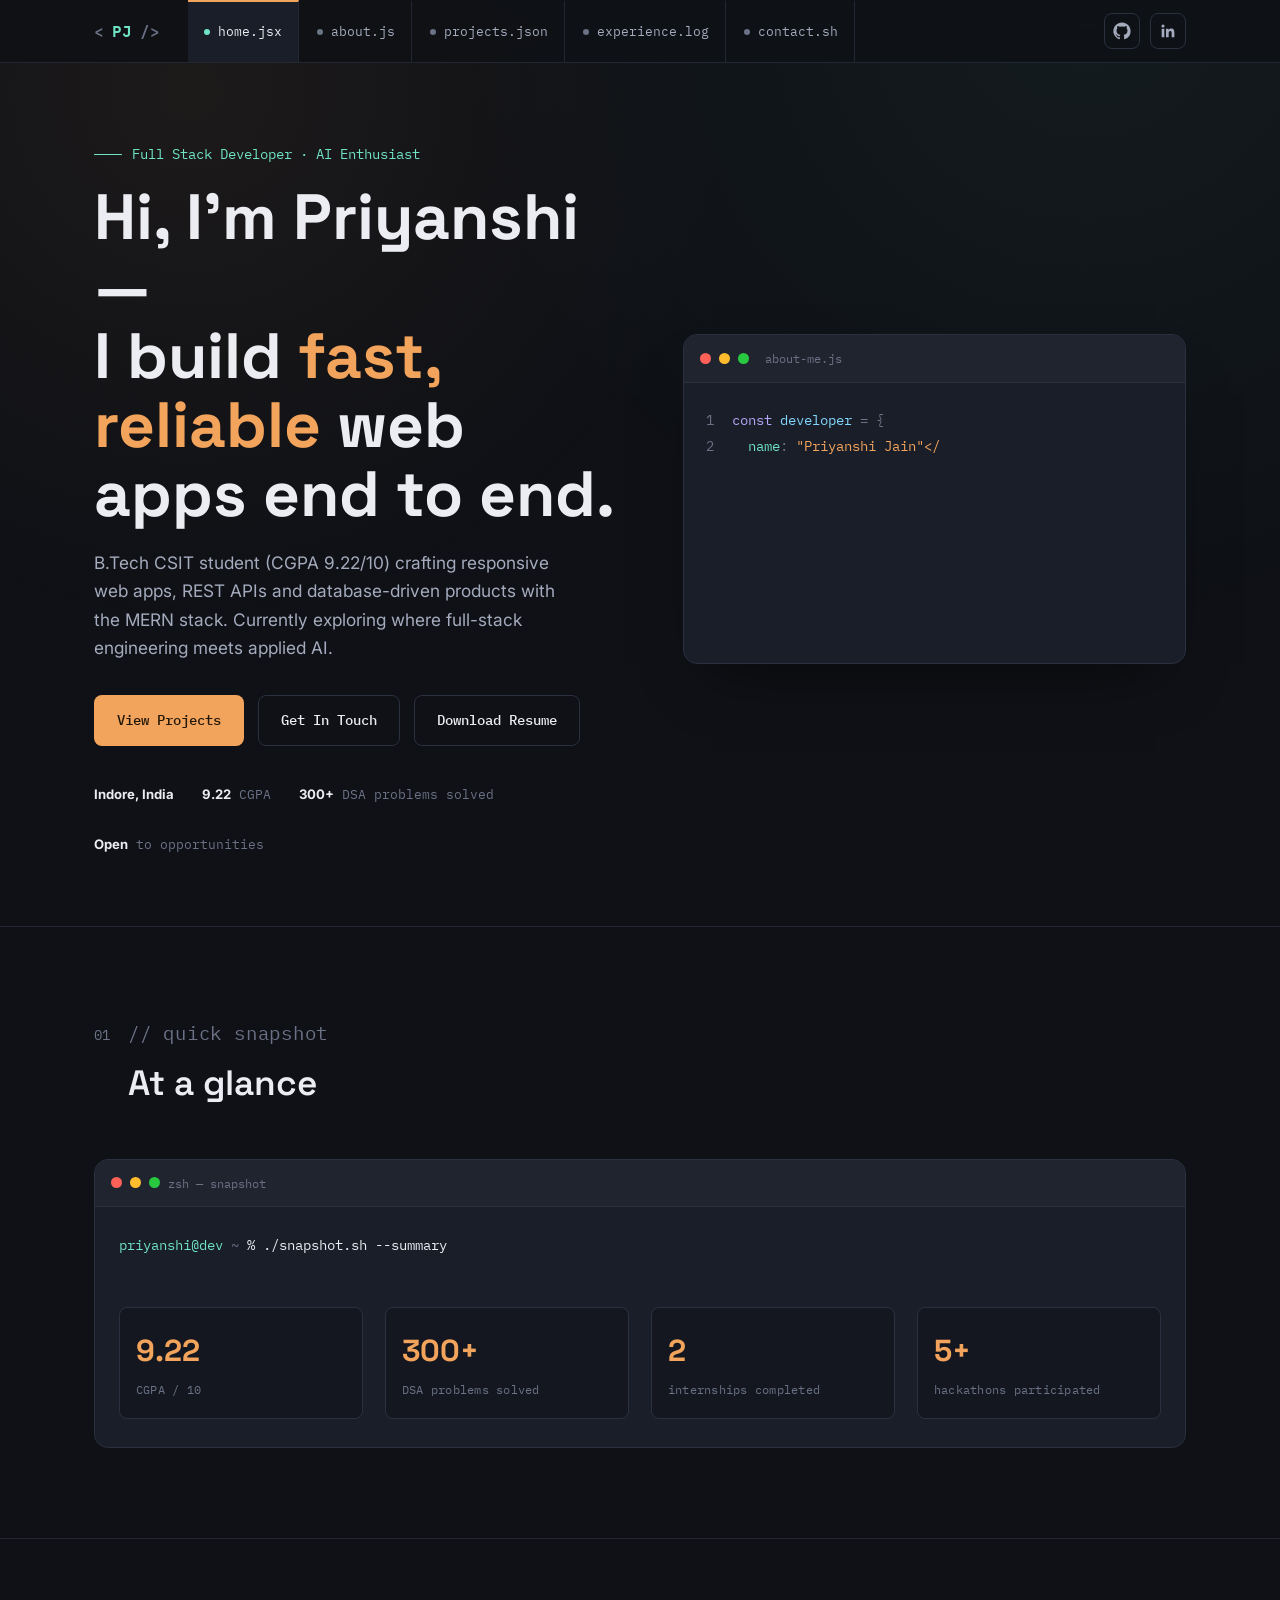
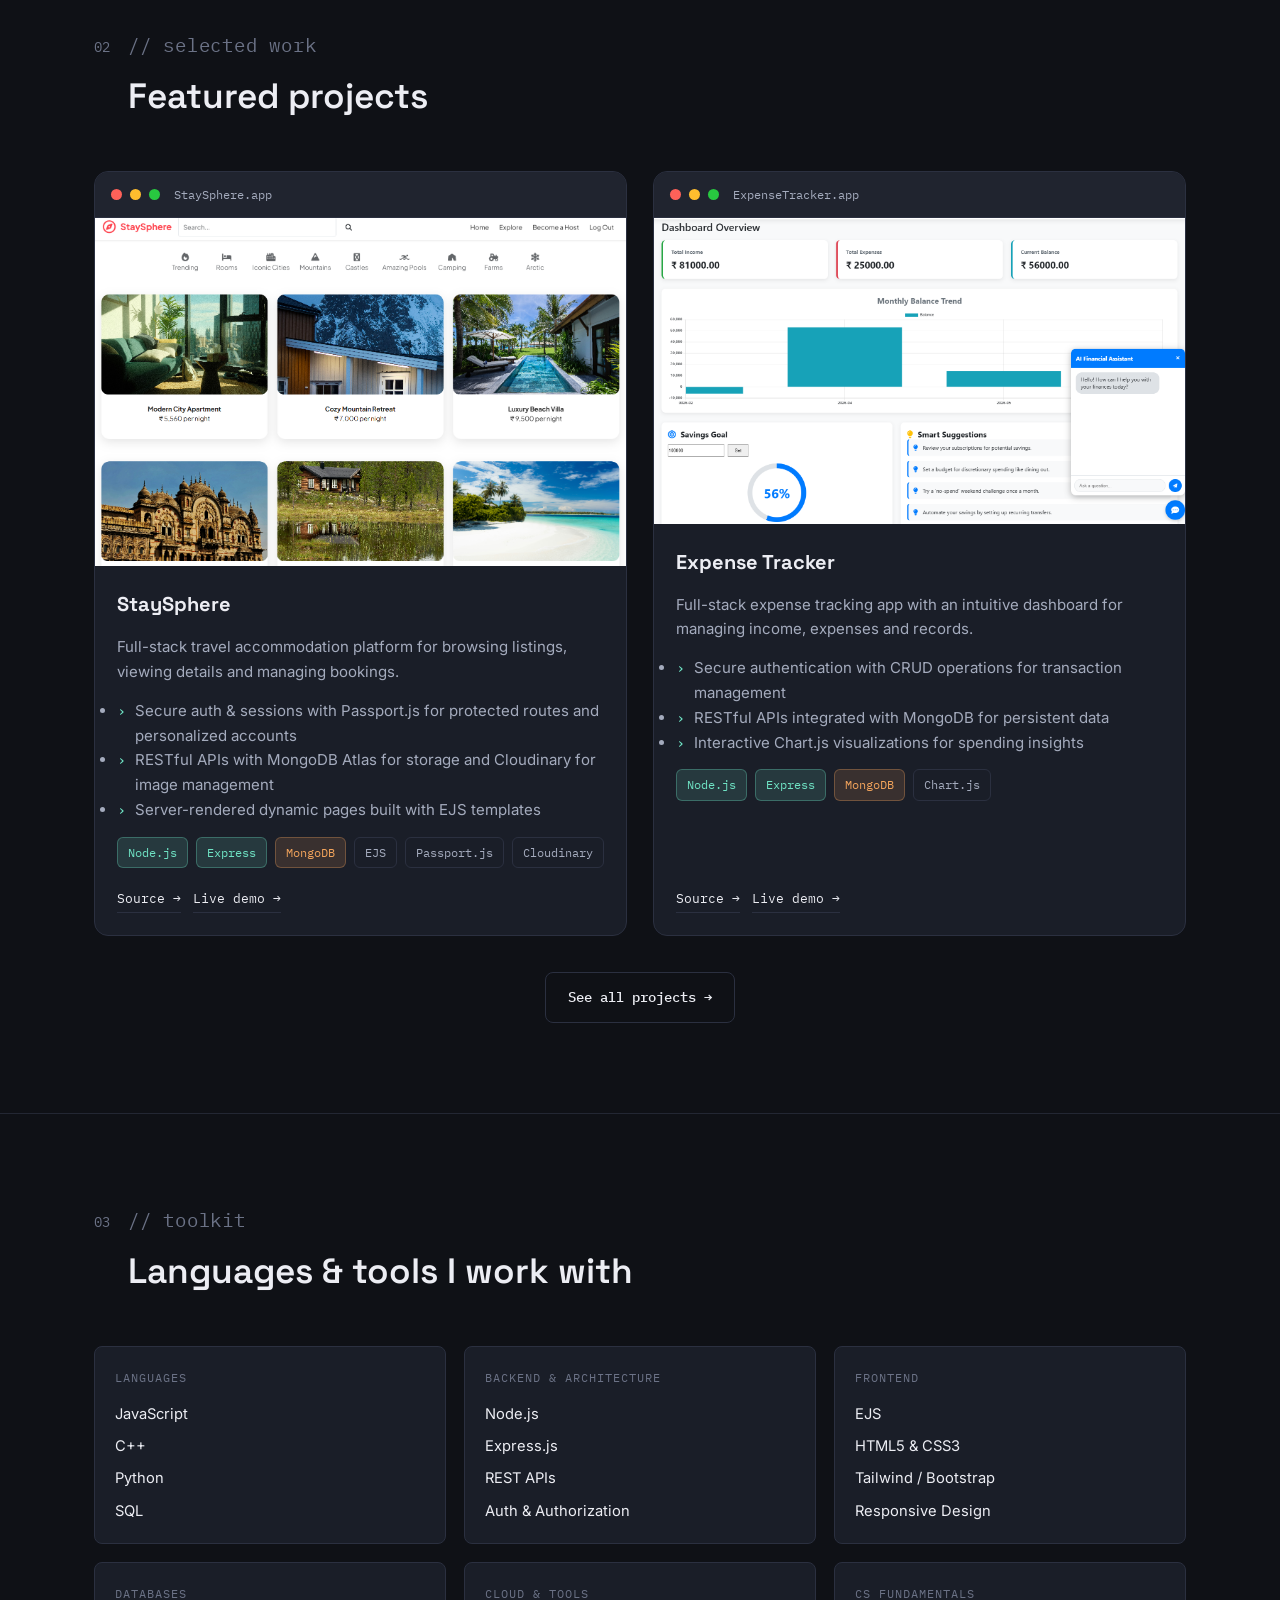
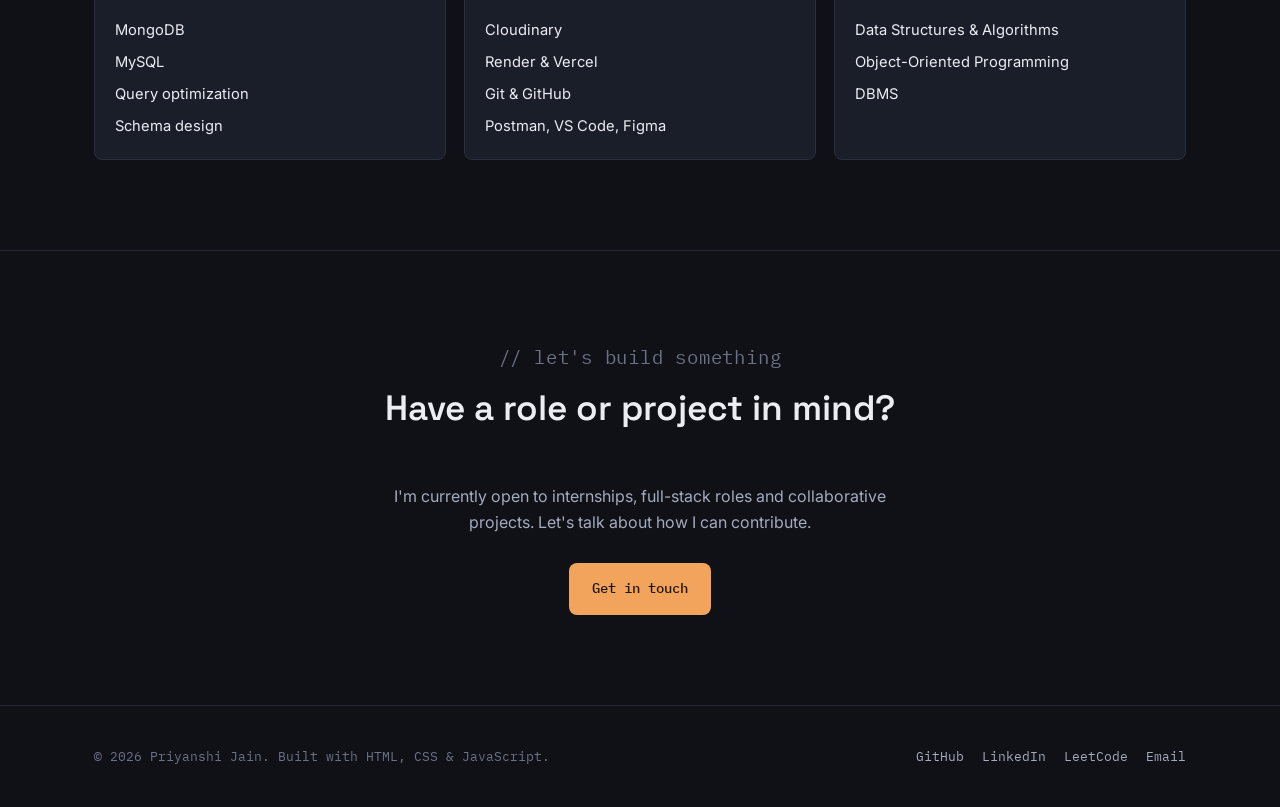
==== index.html @ f2a0b055 "first commit" ====
<!DOCTYPE html>
<html lang="en">
<head>
  <meta charset="UTF-8">
  <meta name="viewport" content="width=device-width, initial-scale=1.0">
  <title>Priyanshi Jain — Full Stack Developer</title>
  <meta name="description" content="Portfolio of Priyanshi Jain, Full Stack Developer skilled in Node.js, Express, MongoDB and React, building scalable web apps.">
  <link rel="stylesheet" href="style.css">
</head>
<body>

  <!-- ============ NAV ============ -->
  <header class="topbar">
    <div class="topbar__inner">
      <a href="index.html" class="logo">
        <span class="logo-bracket">&lt;</span><span class="logo-name">PJ</span><span class="logo-bracket">/&gt;</span>
      </a>
      <nav class="tabs" aria-label="Site sections">
        <a href="index.html" class="tab is-active"><span class="dot"></span>home.jsx</a>
        <a href="about.html" class="tab"><span class="dot"></span>about.js</a>
        <a href="projects.html" class="tab"><span class="dot"></span>projects.json</a>
        <a href="experience.html" class="tab"><span class="dot"></span>experience.log</a>
        <a href="contact.html" class="tab"><span class="dot"></span>contact.sh</a>
      </nav>
      <div class="topbar__cta">
        <a href="https://github.com/Priyanshi231" class="icon-link" aria-label="GitHub profile" target="_blank" rel="noopener">
          <svg viewBox="0 0 24 24" fill="currentColor"><path d="M12 .5C5.65.5.5 5.65.5 12c0 5.08 3.29 9.39 7.86 10.91.57.1.78-.25.78-.55 0-.27-.01-1.17-.01-2.12-3.2.7-3.88-1.36-3.88-1.36-.52-1.33-1.28-1.69-1.28-1.69-1.04-.71.08-.69.08-.69 1.15.08 1.76 1.18 1.76 1.18 1.03 1.76 2.7 1.25 3.36.96.1-.74.4-1.25.73-1.54-2.55-.29-5.23-1.28-5.23-5.68 0-1.26.45-2.28 1.18-3.09-.12-.29-.51-1.46.11-3.04 0 0 .96-.31 3.15 1.18a10.9 10.9 0 0 1 5.74 0c2.19-1.49 3.15-1.18 3.15-1.18.62 1.58.23 2.75.11 3.04.74.81 1.18 1.83 1.18 3.09 0 4.41-2.69 5.38-5.25 5.67.41.36.78 1.07.78 2.16 0 1.56-.01 2.81-.01 3.19 0 .31.21.66.79.55A11.51 11.51 0 0 0 23.5 12c0-6.35-5.15-11.5-11.5-11.5Z"/></svg>
        </a>
        <a href="https://www.linkedin.com/in/priyanshi-jain-4a91b1271/" class="icon-link" aria-label="LinkedIn profile" target="_blank" rel="noopener">
          <svg viewBox="0 0 24 24" fill="currentColor"><path d="M20.45 20.45h-3.55v-5.57c0-1.33-.02-3.04-1.85-3.04-1.85 0-2.14 1.45-2.14 2.94v5.67H9.36V9h3.41v1.56h.05c.48-.9 1.64-1.85 3.38-1.85 3.6 0 4.27 2.37 4.27 5.46v6.28ZM5.34 7.43a2.06 2.06 0 1 1 0-4.12 2.06 2.06 0 0 1 0 4.12ZM7.12 20.45H3.56V9h3.56v11.45Z"/></svg>
        </a>
      </div>
    </div>
  </header>

  <!-- ============ HERO ============ -->
  <section class="hero">
    <div class="container hero__grid">
      <div class="reveal">
        <p class="eyebrow">Full Stack Developer · AI Enthusiast</p>
        <h1>Hi, I'm Priyanshi —<br>I build <span class="accent">fast, reliable</span> web apps end to end.</h1>
        <p class="lead">
          B.Tech CSIT student (CGPA 9.22/10) crafting responsive web apps, REST APIs and
          database-driven products with the MERN stack. Currently exploring where full-stack
          engineering meets applied AI.
        </p>
        <div class="hero__actions">
          <a href="projects.html" class="btn btn--primary">View Projects</a>
          <a href="contact.html" class="btn btn--ghost">Get In Touch</a>
          <a href="resume.pdf" class="btn btn--ghost" target="_blank" rel="noopener">Download Resume</a>
        </div>
        <div class="hero__meta">
          <span><strong>Indore, India</strong></span>
          <span><strong>9.22</strong> CGPA</span>
          <span><strong>300+</strong> DSA problems solved</span>
          <span><strong>Open</strong> to opportunities</span>
        </div>
      </div>

      <div class="reveal">
        <div class="code-window">
          <div class="code-window__bar">
            <span class="tl tl--red"></span>
            <span class="tl tl--yellow"></span>
            <span class="tl tl--green"></span>
            <span class="code-window__filename">about-me.js</span>
          </div>
          <div class="code-window__body" id="typewriter"></div>
        </div>
      </div>
    </div>
  </section>

  <!-- ============ STATS ============ -->
  <section>
    <div class="container reveal">
      <div class="gutter">
        <span class="gutter__line">01</span>
        <h2 class="gutter__title"><span class="comment">// quick snapshot</span>At a glance</h2>
      </div>

      <div class="terminal">
        <div class="terminal__bar">
          <span class="tl tl--red"></span>
          <span class="tl tl--yellow"></span>
          <span class="tl tl--green"></span>
          <span>zsh — snapshot</span>
        </div>
        <div class="terminal__body">
          <p><span class="terminal__prompt">priyanshi@dev</span> <span class="tok-punc">~</span> <span class="terminal__cmd">% ./snapshot.sh --summary</span></p>
        </div>
        <div class="stat-grid" style="padding:0 24px 28px;">
          <div class="stat">
            <div class="stat__num">9.22</div>
            <div class="stat__label">CGPA / 10</div>
          </div>
          <div class="stat">
            <div class="stat__num">300+</div>
            <div class="stat__label">DSA problems solved</div>
          </div>
          <div class="stat">
            <div class="stat__num">2</div>
            <div class="stat__label">internships completed</div>
          </div>
          <div class="stat">
            <div class="stat__num">5+</div>
            <div class="stat__label">hackathons participated</div>
          </div>
        </div>
      </div>
    </div>
  </section>

  <!-- ============ FEATURED PROJECTS ============ -->
  <section>
    <div class="container">
      <div class="gutter reveal">
        <span class="gutter__line">02</span>
        <h2 class="gutter__title"><span class="comment">// selected work</span>Featured projects</h2>
      </div>

      <div class="grid-2">
        <article class="card reveal">
          <div class="card__bar">
            <span class="tl tl--red"></span>
            <span class="tl tl--yellow"></span>
            <span class="tl tl--green"></span>
            <span class="card__filename">StaySphere.app</span>
          </div>
          <div class="card__media">
          <img src="images/projects/staysphere.png" alt="StaySphere booking platform screenshot"> 
          </div>
          <div class="card__body">
            <h3 class="card__title">StaySphere</h3>
            <p class="card__desc">Full-stack travel accommodation platform for browsing listings, viewing details and managing bookings.</p>
            <ul class="card__desc">
              <li>Secure auth &amp; sessions with Passport.js for protected routes and personalized accounts</li>
              <li>RESTful APIs with MongoDB Atlas for storage and Cloudinary for image management</li>
              <li>Server-rendered dynamic pages built with EJS templates</li>
            </ul>
            <div class="tag-row">
              <span class="tag tag--mint">Node.js</span>
              <span class="tag tag--mint">Express</span>
              <span class="tag tag--amber">MongoDB</span>
              <span class="tag">EJS</span>
              <span class="tag">Passport.js</span>
              <span class="tag">Cloudinary</span>
            </div>
            <div class="card__links">
              <!-- Update with your actual repo link -->
              <a href="https://github.com/Priyanshi231/StaySphere" target="_blank" rel="noopener">Source →</a>
              <!-- Add your deployed link -->
              <a href="https://staysphere-huaz.onrender.com/" target="_blank" rel="noopener">Live demo →</a>
            </div>
          </div>
        </article>

        <article class="card reveal">
          <div class="card__bar">
            <span class="tl tl--red"></span>
            <span class="tl tl--yellow"></span>
            <span class="tl tl--green"></span>
            <span class="card__filename">ExpenseTracker.app</span>
          </div>
          <div class="card__media">
             <img src="images/projects/expense-tracker.png" alt="Expense Tracker dashboard screenshot"> 
          </div>
          <div class="card__body">
            <h3 class="card__title">Expense Tracker</h3>
            <p class="card__desc">Full-stack expense tracking app with an intuitive dashboard for managing income, expenses and records.</p>
            <ul class="card__desc">
              <li>Secure authentication with CRUD operations for transaction management</li>
              <li>RESTful APIs integrated with MongoDB for persistent data</li>
              <li>Interactive Chart.js visualizations for spending insights</li>
            </ul>
            <div class="tag-row">
              <span class="tag tag--mint">Node.js</span>
              <span class="tag tag--mint">Express</span>
              <span class="tag tag--amber">MongoDB</span>
              <span class="tag">Chart.js</span>
            </div>
            <div class="card__links">
              <!-- Update with your actual repo link -->
              <a href="https://github.com/Priyanshi231/ExpenseTracker" target="_blank" rel="noopener">Source →</a>
              <!-- Add your deployed link -->
              <a href="#" target="_blank" rel="noopener">Live demo →</a>
            </div>
          </div>
        </article>
      </div>

      <div style="text-align:center; margin-top:36px;">
        <a href="projects.html" class="btn btn--ghost">See all projects →</a>
      </div>
    </div>
  </section>

  <!-- ============ SKILLS PREVIEW ============ -->
  <section>
    <div class="container">
      <div class="gutter reveal">
        <span class="gutter__line">03</span>
        <h2 class="gutter__title"><span class="comment">// toolkit</span>Languages &amp; tools I work with</h2>
      </div>

      <div class="skills-grid reveal">
        <div class="skill-group">
          <div class="skill-group__title">Languages</div>
          <ul>
            <li>JavaScript</li>
            <li>C++</li>
            <li>Python</li>
            <li>SQL</li>
          </ul>
        </div>
        <div class="skill-group">
          <div class="skill-group__title">Backend &amp; Architecture</div>
          <ul>
            <li>Node.js</li>
            <li>Express.js</li>
            <li>REST APIs</li>
            <li>Auth &amp; Authorization</li>
          </ul>
        </div>
        <div class="skill-group">
          <div class="skill-group__title">Frontend</div>
          <ul>
            <li>EJS</li>
            <li>HTML5 &amp; CSS3</li>
            <li>Tailwind / Bootstrap</li>
            <li>Responsive Design</li>
          </ul>
        </div>
        <div class="skill-group">
          <div class="skill-group__title">Databases</div>
          <ul>
            <li>MongoDB</li>
            <li>MySQL</li>
            <li>Query optimization</li>
            <li>Schema design</li>
          </ul>
        </div>
        <div class="skill-group">
          <div class="skill-group__title">Cloud &amp; Tools</div>
          <ul>
            <li>Cloudinary</li>
            <li>Render &amp; Vercel</li>
            <li>Git &amp; GitHub</li>
            <li>Postman, VS Code, Figma</li>
          </ul>
        </div>
        <div class="skill-group">
          <div class="skill-group__title">CS Fundamentals</div>
          <ul>
            <li>Data Structures &amp; Algorithms</li>
            <li>Object-Oriented Programming</li>
            <li>DBMS</li>
          </ul>
        </div>
      </div>
    </div>
  </section>

  <!-- ============ CTA ============ -->
  <section>
    <div class="container reveal" style="text-align:center;">
      <div class="gutter" style="justify-content:center;">
        <h2 class="gutter__title"><span class="comment">// let's build something</span>Have a role or project in mind?</h2>
      </div>
      <p style="color:var(--text-dim); max-width:520px; margin:0 auto 28px;">
        I'm currently open to internships, full-stack roles and collaborative projects.
        Let's talk about how I can contribute.
      </p>
      <a href="contact.html" class="btn btn--primary">Get in touch</a>
    </div>
  </section>

  <!-- ============ FOOTER ============ -->
  <footer class="footer">
    <div class="container footer__inner">
      <p class="footer__text">© 2026 Priyanshi Jain. Built with HTML, CSS &amp; JavaScript.</p>
      <div class="footer__links">
        <a href="https://github.com/Priyanshi231" target="_blank" rel="noopener">GitHub</a>
        <a href="https://www.linkedin.com/in/priyanshi-jain-4a91b1271/" target="_blank" rel="noopener">LinkedIn</a>
        <a href="https://leetcode.com/u/Priyanshi2304/" target="_blank" rel="noopener">LeetCode</a>
        <a href="mailto:priyanshijain1666@gmail.com">Email</a>
      </div>
    </div>
  </footer>

  <script src="script.js"></script>
</body>
</html>
---- style.css ----
/* =========================================================
   PRIYANSHI JAIN — PORTFOLIO
   Design language: "code editor" — nav reads like open file
   tabs, sections read like gutter line-numbers, experience
   reads like a git log. Two accents (amber + mint) on a
   warm-dark surface.
   ========================================================= */

@import url('https://fonts.googleapis.com/css2?family=Space+Grotesk:wght@500;600;700&family=IBM+Plex+Mono:wght@400;500;600&family=Inter:wght@400;500;600;700&display=swap');

:root{
  /* surfaces */
  --bg: #0f1116;
  --bg-soft: #14171f;
  --surface: #1a1e28;
  --surface-2: #20242f;
  --border: #2b3040;
  --border-soft: #232733;

  /* text */
  --text: #ecedf3;
  --text-dim: #a4abbd;
  --text-faint: #6b7286;

  /* accents */
  --amber: #f3a45c;
  --amber-soft: rgba(243, 164, 92, 0.14);
  --mint: #6fe3c4;
  --mint-soft: rgba(111, 227, 196, 0.14);
  --violet: #b6a6f7;

  /* traffic lights */
  --tl-red: #ff6159;
  --tl-yellow: #ffbd2e;
  --tl-green: #28c840;

  /* type */
  --font-display: 'Space Grotesk', sans-serif;
  --font-mono: 'IBM Plex Mono', monospace;
  --font-body: 'Inter', sans-serif;

  /* layout */
  --maxw: 1140px;
  --radius: 14px;
  --radius-sm: 8px;
}

*{ margin:0; padding:0; box-sizing:border-box; }

html{ scroll-behavior:smooth; }

body{
  background:var(--bg);
  color:var(--text);
  font-family:var(--font-body);
  line-height:1.65;
  font-size:16px;
  -webkit-font-smoothing:antialiased;
}

/* subtle grid texture on bg */
body::before{
  content:"";
  position:fixed;
  inset:0;
  background-image:
    radial-gradient(circle at 15% 10%, rgba(243,164,92,0.06), transparent 40%),
    radial-gradient(circle at 85% 0%, rgba(111,227,196,0.05), transparent 45%);
  pointer-events:none;
  z-index:0;
}

img{ max-width:100%; display:block; }

a{ color:inherit; text-decoration:none; }

::selection{ background:var(--amber-soft); color:var(--amber); }

:focus-visible{
  outline:2px solid var(--mint);
  outline-offset:3px;
  border-radius:4px;
}

.container{
  max-width:var(--maxw);
  margin:0 auto;
  padding:0 24px;
}

/* =========================================================
   NAV — "open editor tabs"
   ========================================================= */

.topbar{
  position:sticky;
  top:0;
  z-index:50;
  background:rgba(15,17,22,0.85);
  backdrop-filter:blur(10px);
  border-bottom:1px solid var(--border-soft);
}

.topbar__inner{
  max-width:var(--maxw);
  margin:0 auto;
  padding:0 24px;
  display:flex;
  align-items:center;
  gap:28px;
  height:62px;
}

.logo{
  font-family:var(--font-mono);
  font-weight:600;
  font-size:1rem;
  color:var(--text);
  white-space:nowrap;
  display:flex;
  align-items:center;
  gap:8px;
  flex-shrink:0;
}

.logo .logo-bracket{ color:var(--text-faint); }
.logo .logo-name{ color:var(--mint); }

.tabs{
  display:flex;
  align-items:stretch;
  gap:2px;
  overflow-x:auto;
  scrollbar-width:none;
  flex:1;
  height:100%;
}
.tabs::-webkit-scrollbar{ display:none; }

.tab{
  font-family:var(--font-mono);
  font-size:0.82rem;
  color:var(--text-dim);
  padding:0 16px;
  display:flex;
  align-items:center;
  gap:8px;
  white-space:nowrap;
  border-top:2px solid transparent;
  border-right:1px solid var(--border-soft);
  transition:color .15s ease, background .15s ease;
}

.tab:hover{
  color:var(--text);
  background:var(--surface);
}

.tab .dot{
  width:6px; height:6px;
  border-radius:50%;
  background:var(--text-faint);
  flex-shrink:0;
}

.tab.is-active{
  color:var(--text);
  background:var(--surface);
  border-top-color:var(--amber);
}

.tab.is-active .dot{ background:var(--mint); }

.topbar__cta{
  flex-shrink:0;
  display:flex;
  align-items:center;
  gap:10px;
}

.icon-link{
  width:36px; height:36px;
  display:grid;
  place-items:center;
  border:1px solid var(--border);
  border-radius:var(--radius-sm);
  color:var(--text-dim);
  transition:border-color .15s ease, color .15s ease, transform .15s ease;
}
.icon-link:hover{
  border-color:var(--mint);
  color:var(--mint);
  transform:translateY(-2px);
}
.icon-link svg{ width:18px; height:18px; }

/* =========================================================
   BUTTONS
   ========================================================= */

.btn{
  display:inline-flex;
  align-items:center;
  gap:8px;
  font-family:var(--font-mono);
  font-size:0.88rem;
  font-weight:500;
  padding:13px 22px;
  border-radius:var(--radius-sm);
  border:1px solid transparent;
  cursor:pointer;
  transition:transform .15s ease, box-shadow .15s ease, background .15s ease, border-color .15s ease, color .15s ease;
}

.btn--primary{
  background:var(--amber);
  color:#221708;
}
.btn--primary:hover{
  transform:translateY(-2px);
  box-shadow:0 10px 24px -10px rgba(243,164,92,0.55);
}

.btn--ghost{
  border-color:var(--border);
  color:var(--text);
  background:transparent;
}
.btn--ghost:hover{
  border-color:var(--mint);
  color:var(--mint);
  transform:translateY(-2px);
}

.btn--block{ width:100%; justify-content:center; }

/* =========================================================
   GUTTER HEADINGS — section labels styled as code lines
   ========================================================= */

.gutter{
  display:flex;
  align-items:baseline;
  gap:18px;
  margin-bottom:46px;
}

.gutter__line{
  font-family:var(--font-mono);
  font-size:0.85rem;
  color:var(--text-faint);
  flex-shrink:0;
  padding-top:6px;
}

.gutter__title{
  font-family:var(--font-display);
  font-weight:600;
  font-size:clamp(1.5rem, 3vw, 2.2rem);
  color:var(--text);
}

.gutter__title .comment{
  color:var(--text-faint);
  font-family:var(--font-mono);
  font-size:0.55em;
  font-weight:400;
  display:block;
  margin-bottom:6px;
  letter-spacing:.04em;
}

.gutter__title .accent{ color:var(--amber); }

section{
  padding:90px 0;
  position:relative;
  z-index:1;
}

section + section{
  border-top:1px solid var(--border-soft);
}

/* =========================================================
   HERO
   ========================================================= */

.hero{
  padding:80px 0 70px;
}

.hero__grid{
  display:grid;
  grid-template-columns:1.05fr 1fr;
  gap:60px;
  align-items:center;
}

.eyebrow{
  font-family:var(--font-mono);
  font-size:0.85rem;
  color:var(--mint);
  display:flex;
  align-items:center;
  gap:10px;
  margin-bottom:18px;
}

.eyebrow::before{
  content:"";
  width:28px; height:1px;
  background:var(--mint);
}

.hero h1{
  font-family:var(--font-display);
  font-size:clamp(2.4rem, 5.2vw, 4rem);
  line-height:1.08;
  font-weight:700;
  margin-bottom:20px;
}

.hero h1 .accent{
  color:var(--amber);
}

.hero p.lead{
  font-size:1.08rem;
  color:var(--text-dim);
  max-width:480px;
  margin-bottom:32px;
}

.hero__actions{
  display:flex;
  gap:14px;
  flex-wrap:wrap;
  margin-bottom:38px;
}

.hero__meta{
  display:flex;
  gap:28px;
  flex-wrap:wrap;
  font-family:var(--font-mono);
  font-size:0.82rem;
  color:var(--text-faint);
}
.hero__meta strong{ color:var(--text); font-family:var(--font-body); }

/* code window */
.code-window{
  background:var(--surface);
  border:1px solid var(--border);
  border-radius:var(--radius);
  overflow:hidden;
  box-shadow:0 30px 60px -30px rgba(0,0,0,0.6);
}

.code-window__bar{
  display:flex;
  align-items:center;
  gap:8px;
  padding:13px 16px;
  background:var(--surface-2);
  border-bottom:1px solid var(--border);
}

.tl{ width:11px; height:11px; border-radius:50%; }
.tl--red{ background:var(--tl-red); }
.tl--yellow{ background:var(--tl-yellow); }
.tl--green{ background:var(--tl-green); }

.code-window__filename{
  font-family:var(--font-mono);
  font-size:0.78rem;
  color:var(--text-faint);
  margin-left:8px;
}

.code-window__body{
  padding:24px 22px;
  font-family:var(--font-mono);
  font-size:0.88rem;
  line-height:1.85;
  min-height:280px;
}

.code-window__body .ln{
  display:inline-block;
  width:26px;
  color:var(--text-faint);
  user-select:none;
}

.tok-key{ color:var(--mint); }
.tok-str{ color:var(--amber); }
.tok-punc{ color:var(--text-faint); }
.tok-kw{ color:var(--violet); }
.tok-bool{ color:#7aa2f7; }
.tok-fn{ color:#82d8ff; }

.cursor{
  display:inline-block;
  width:8px; height:1.1em;
  background:var(--mint);
  vertical-align:text-bottom;
  animation:blink 1s step-end infinite;
}

@keyframes blink{
  0%, 50%{ opacity:1; }
  50.01%, 100%{ opacity:0; }
}

/* =========================================================
   STATS BAR — terminal output
   ========================================================= */

.terminal{
  background:var(--surface);
  border:1px solid var(--border);
  border-radius:var(--radius);
  overflow:hidden;
}

.terminal__bar{
  display:flex;
  align-items:center;
  gap:8px;
  padding:13px 16px;
  background:var(--surface-2);
  border-bottom:1px solid var(--border);
  font-family:var(--font-mono);
  font-size:0.78rem;
  color:var(--text-faint);
}

.terminal__body{
  padding:26px 24px;
  font-family:var(--font-mono);
  font-size:0.9rem;
}

.terminal__prompt{ color:var(--mint); }
.terminal__cmd{ color:var(--text); }

.stat-grid{
  display:grid;
  grid-template-columns:repeat(4,1fr);
  gap:22px;
  margin-top:24px;
}

.stat{
  border:1px solid var(--border);
  border-radius:var(--radius-sm);
  padding:18px 16px;
  background:var(--bg-soft);
}

.stat__num{
  font-family:var(--font-display);
  font-size:1.9rem;
  font-weight:700;
  color:var(--amber);
}

.stat__label{
  font-family:var(--font-mono);
  font-size:0.76rem;
  color:var(--text-faint);
  margin-top:4px;
  letter-spacing:.02em;
}

/* =========================================================
   CARDS — projects / files
   ========================================================= */

.grid-2{
  display:grid;
  grid-template-columns:repeat(2,1fr);
  gap:26px;
}

.card{
  background:var(--surface);
  border:1px solid var(--border);
  border-radius:var(--radius);
  overflow:hidden;
  transition:transform .2s ease, border-color .2s ease, box-shadow .2s ease;
  display:flex;
  flex-direction:column;
}

.card:hover{
  transform:translateY(-4px);
  border-color:var(--border-strong, #3a4150);
  box-shadow:0 24px 50px -28px rgba(0,0,0,0.65);
}

.card__bar{
  display:flex;
  align-items:center;
  gap:8px;
  padding:12px 16px;
  background:var(--surface-2);
  border-bottom:1px solid var(--border);
}

.card__filename{
  font-family:var(--font-mono);
  font-size:0.78rem;
  color:var(--text-dim);
  margin-left:6px;
}

.card__media{
  aspect-ratio:16/9;
  width:100%;
}

.card__body{
  padding:22px;
  display:flex;
  flex-direction:column;
  gap:14px;
  flex:1;
}

.card__title{
  font-family:var(--font-display);
  font-size:1.25rem;
  font-weight:700;
}

.card__desc{
  color:var(--text-dim);
  font-size:0.94rem;
}

.card__desc ul{
  list-style:none;
  display:flex;
  flex-direction:column;
  gap:6px;
}
.card__desc li{
  padding-left:18px;
  position:relative;
}
.card__desc li::before{
  content:"›";
  position:absolute;
  left:0;
  color:var(--mint);
  font-family:var(--font-mono);
}

.tag-row{
  display:flex;
  flex-wrap:wrap;
  gap:8px;
}

.tag{
  font-family:var(--font-mono);
  font-size:0.74rem;
  padding:5px 10px;
  border-radius:6px;
  border:1px solid var(--border);
  color:var(--text-dim);
}

.tag--mint{ color:var(--mint); border-color:rgba(111,227,196,0.3); background:var(--mint-soft); }
.tag--amber{ color:var(--amber); border-color:rgba(243,164,92,0.3); background:var(--amber-soft); }
.tag--violet{ color:var(--violet); border-color:rgba(182,166,247,0.3); background:rgba(182,166,247,0.1); }

.card__links{
  display:flex;
  gap:12px;
  margin-top:auto;
  padding-top:6px;
}

.card__links a{
  font-family:var(--font-mono);
  font-size:0.82rem;
  color:var(--text);
  display:inline-flex;
  align-items:center;
  gap:6px;
  border-bottom:1px solid var(--border);
  padding-bottom:2px;
  transition:color .15s ease, border-color .15s ease;
}
.card__links a:hover{
  color:var(--mint);
  border-color:var(--mint);
}

/* =========================================================
   IMAGE PLACEHOLDERS
   ========================================================= */

.img-placeholder{
  width:100%;
  height:100%;
  display:flex;
  flex-direction:column;
  align-items:center;
  justify-content:center;
  gap:6px;
  background:
    repeating-linear-gradient(135deg, rgba(255,255,255,0.025) 0 10px, transparent 10px 20px),
    var(--bg-soft);
  border:1px dashed var(--border);
  color:var(--text-faint);
  font-family:var(--font-mono);
  font-size:0.74rem;
  text-align:center;
  padding:18px;
}

.img-placeholder svg{
  width:28px; height:28px;
  opacity:.5;
}

.img-placeholder--circle{
  border-radius:50%;
  aspect-ratio:1/1;
}

/* =========================================================
   TIMELINE — git log style (experience)
   ========================================================= */

.gitlog{
  display:flex;
  flex-direction:column;
}

.commit{
  display:grid;
  grid-template-columns:28px 1fr;
  gap:0;
}

.commit__rail{
  position:relative;
  display:flex;
  justify-content:center;
}

.commit__rail::before{
  content:"";
  position:absolute;
  top:0; bottom:0;
  width:1px;
  background:var(--border);
}

.commit:last-child .commit__rail::before{ bottom:50%; }
.commit:first-child .commit__rail::before{ top:24px; }

.commit__dot{
  position:relative;
  z-index:1;
  width:14px; height:14px;
  border-radius:50%;
  background:var(--bg);
  border:2px solid var(--mint);
  margin-top:22px;
}

.commit__content{
  padding:26px 0 26px 26px;
}

.commit__hash{
  font-family:var(--font-mono);
  font-size:0.78rem;
  color:var(--amber);
}

.commit__head{
  display:flex;
  align-items:baseline;
  gap:12px;
  flex-wrap:wrap;
  margin-bottom:6px;
}

.commit__title{
  font-family:var(--font-display);
  font-weight:700;
  font-size:1.25rem;
}

.commit__meta{
  font-family:var(--font-mono);
  font-size:0.78rem;
  color:var(--text-faint);
}

.commit__company{
  color:var(--mint);
  font-family:var(--font-mono);
  font-size:0.85rem;
  margin-bottom:10px;
  display:block;
}

.commit__body{
  color:var(--text-dim);
  list-style:none;
  display:flex;
  flex-direction:column;
  gap:8px;
}
.commit__body li{
  padding-left:20px;
  position:relative;
}
.commit__body li::before{
  content:"+";
  position:absolute;
  left:0;
  color:var(--mint);
  font-family:var(--font-mono);
  font-weight:700;
}

/* =========================================================
   BADGES — achievements
   ========================================================= */

.badge-grid{
  display:flex;
  flex-wrap:wrap;
  gap:12px;
}

.badge{
  display:inline-flex;
  align-items:center;
  gap:10px;
  padding:12px 16px;
  border:1px solid var(--border);
  border-radius:999px;
  font-family:var(--font-mono);
  font-size:0.85rem;
  color:var(--text-dim);
  background:var(--surface);
}

.badge__icon{
  width:8px; height:8px;
  border-radius:50%;
  background:var(--amber);
  flex-shrink:0;
}

/* =========================================================
   SKILLS GRID
   ========================================================= */

.skills-grid{
  display:grid;
  grid-template-columns:repeat(3, 1fr);
  gap:18px;
}

.skill-group{
  border:1px solid var(--border);
  border-radius:var(--radius-sm);
  padding:20px;
  background:var(--surface);
}

.skill-group__title{
  font-family:var(--font-mono);
  font-size:0.78rem;
  color:var(--text-faint);
  text-transform:uppercase;
  letter-spacing:.08em;
  margin-bottom:14px;
}

.skill-group ul{
  list-style:none;
  display:flex;
  flex-direction:column;
  gap:8px;
  font-size:0.92rem;
  color:var(--text);
}

/* =========================================================
   ABOUT PAGE — profile / education
   ========================================================= */

.about-grid{
  display:grid;
  grid-template-columns:280px 1fr;
  gap:50px;
  align-items:start;
}

.profile-card{
  border:1px solid var(--border);
  border-radius:var(--radius);
  background:var(--surface);
  padding:24px;
  text-align:center;
}

.profile-card .img-placeholder--circle{
  width:160px;
  margin:0 auto 18px;
}

.profile-card h3{
  font-family:var(--font-display);
  font-size:1.2rem;
  margin-bottom:4px;
}

.profile-card p{
  font-family:var(--font-mono);
  font-size:0.8rem;
  color:var(--text-faint);
}

.profile-card .social-list{
  margin-top:18px;
  display:flex;
  flex-direction:column;
  gap:10px;
}

.profile-card .social-list a{
  font-family:var(--font-mono);
  font-size:0.82rem;
  color:var(--text-dim);
  display:flex;
  align-items:center;
  gap:8px;
  justify-content:center;
  padding:9px;
  border:1px solid var(--border);
  border-radius:var(--radius-sm);
  transition:border-color .15s ease, color .15s ease;
}
.profile-card .social-list a:hover{
  border-color:var(--mint);
  color:var(--mint);
}

.edu-card{
  border:1px solid var(--border);
  border-radius:var(--radius);
  background:var(--surface);
  padding:24px 26px;
  margin-bottom:18px;
}

.edu-card__top{
  display:flex;
  justify-content:space-between;
  align-items:baseline;
  flex-wrap:wrap;
  gap:8px;
  margin-bottom:6px;
}

.edu-card__school{
  font-family:var(--font-display);
  font-weight:700;
  font-size:1.1rem;
}

.edu-card__date{
  font-family:var(--font-mono);
  font-size:0.78rem;
  color:var(--text-faint);
}

.edu-card__degree{
  color:var(--text-dim);
  font-size:0.94rem;
  margin-bottom:10px;
}

.edu-card__scores{
  display:flex;
  gap:10px;
  flex-wrap:wrap;
}

/* =========================================================
   CONTACT PAGE
   ========================================================= */

.contact-grid{
  display:grid;
  grid-template-columns:1fr 1fr;
  gap:40px;
  align-items:start;
}

.field{
  margin-bottom:18px;
}

.field label{
  display:block;
  font-family:var(--font-mono);
  font-size:0.8rem;
  color:var(--text-faint);
  margin-bottom:8px;
}

.field input,
.field textarea{
  width:100%;
  background:var(--bg-soft);
  border:1px solid var(--border);
  border-radius:var(--radius-sm);
  padding:13px 14px;
  color:var(--text);
  font-family:var(--font-body);
  font-size:0.95rem;
  transition:border-color .15s ease;
}

.field input:focus,
.field textarea:focus{
  border-color:var(--mint);
  outline:none;
}

.field textarea{ resize:vertical; min-height:130px; }

.contact-line{
  display:flex;
  align-items:baseline;
  gap:12px;
  padding:14px 0;
  border-bottom:1px solid var(--border-soft);
  font-family:var(--font-mono);
  font-size:0.92rem;
}

.contact-line:first-child{ padding-top:0; }

.contact-line .k{ color:var(--text-faint); width:90px; flex-shrink:0; }
.contact-line .v{ color:var(--text); word-break:break-all; }
.contact-line .v a:hover{ color:var(--mint); }

/* =========================================================
   FOOTER
   ========================================================= */

.footer{
  border-top:1px solid var(--border-soft);
  padding:40px 0;
}

.footer__inner{
  display:flex;
  justify-content:space-between;
  align-items:center;
  flex-wrap:wrap;
  gap:16px;
}

.footer__text{
  font-family:var(--font-mono);
  font-size:0.8rem;
  color:var(--text-faint);
}

.footer__links{
  display:flex;
  gap:18px;
}

.footer__links a{
  font-family:var(--font-mono);
  font-size:0.8rem;
  color:var(--text-dim);
  transition:color .15s ease;
}
.footer__links a:hover{ color:var(--mint); }

/* =========================================================
   REVEAL ANIMATION
   ========================================================= */

.reveal{
  opacity:0;
  transform:translateY(18px);
  transition:opacity .6s ease, transform .6s ease;
}
.reveal.is-visible{
  opacity:1;
  transform:translateY(0);
}

@media (prefers-reduced-motion: reduce){
  .reveal{ opacity:1; transform:none; transition:none; }
  .cursor{ animation:none; }
  html{ scroll-behavior:auto; }
}

/* =========================================================
   PAGE HEADER (non-home pages)
   ========================================================= */

.page-header{
  padding:64px 0 0;
}

.page-header .eyebrow{ margin-bottom:14px; }

.page-header h1{
  font-family:var(--font-display);
  font-weight:700;
  font-size:clamp(2.2rem, 4.5vw, 3.2rem);
  margin-bottom:14px;
}

.page-header p{
  color:var(--text-dim);
  max-width:560px;
  font-size:1.05rem;
}

/* =========================================================
   RESPONSIVE
   ========================================================= */

@media (max-width: 980px){
  .hero__grid{ grid-template-columns:1fr; gap:44px; }
  .grid-2{ grid-template-columns:1fr; }
  .stat-grid{ grid-template-columns:repeat(2,1fr); }
  .skills-grid{ grid-template-columns:repeat(2,1fr); }
  .about-grid{ grid-template-columns:1fr; }
  .profile-card{ max-width:320px; margin:0 auto; }
  .contact-grid{ grid-template-columns:1fr; }
}

@media (max-width: 600px){
  .topbar__inner{ gap:14px; }
  .stat-grid{ grid-template-columns:repeat(2,1fr); gap:12px; }
  .skills-grid{ grid-template-columns:1fr 1fr; }
  section{ padding:60px 0; }
  .gutter__title{ font-size:1.5rem; }
  .code-window__body{ font-size:0.78rem; }
}
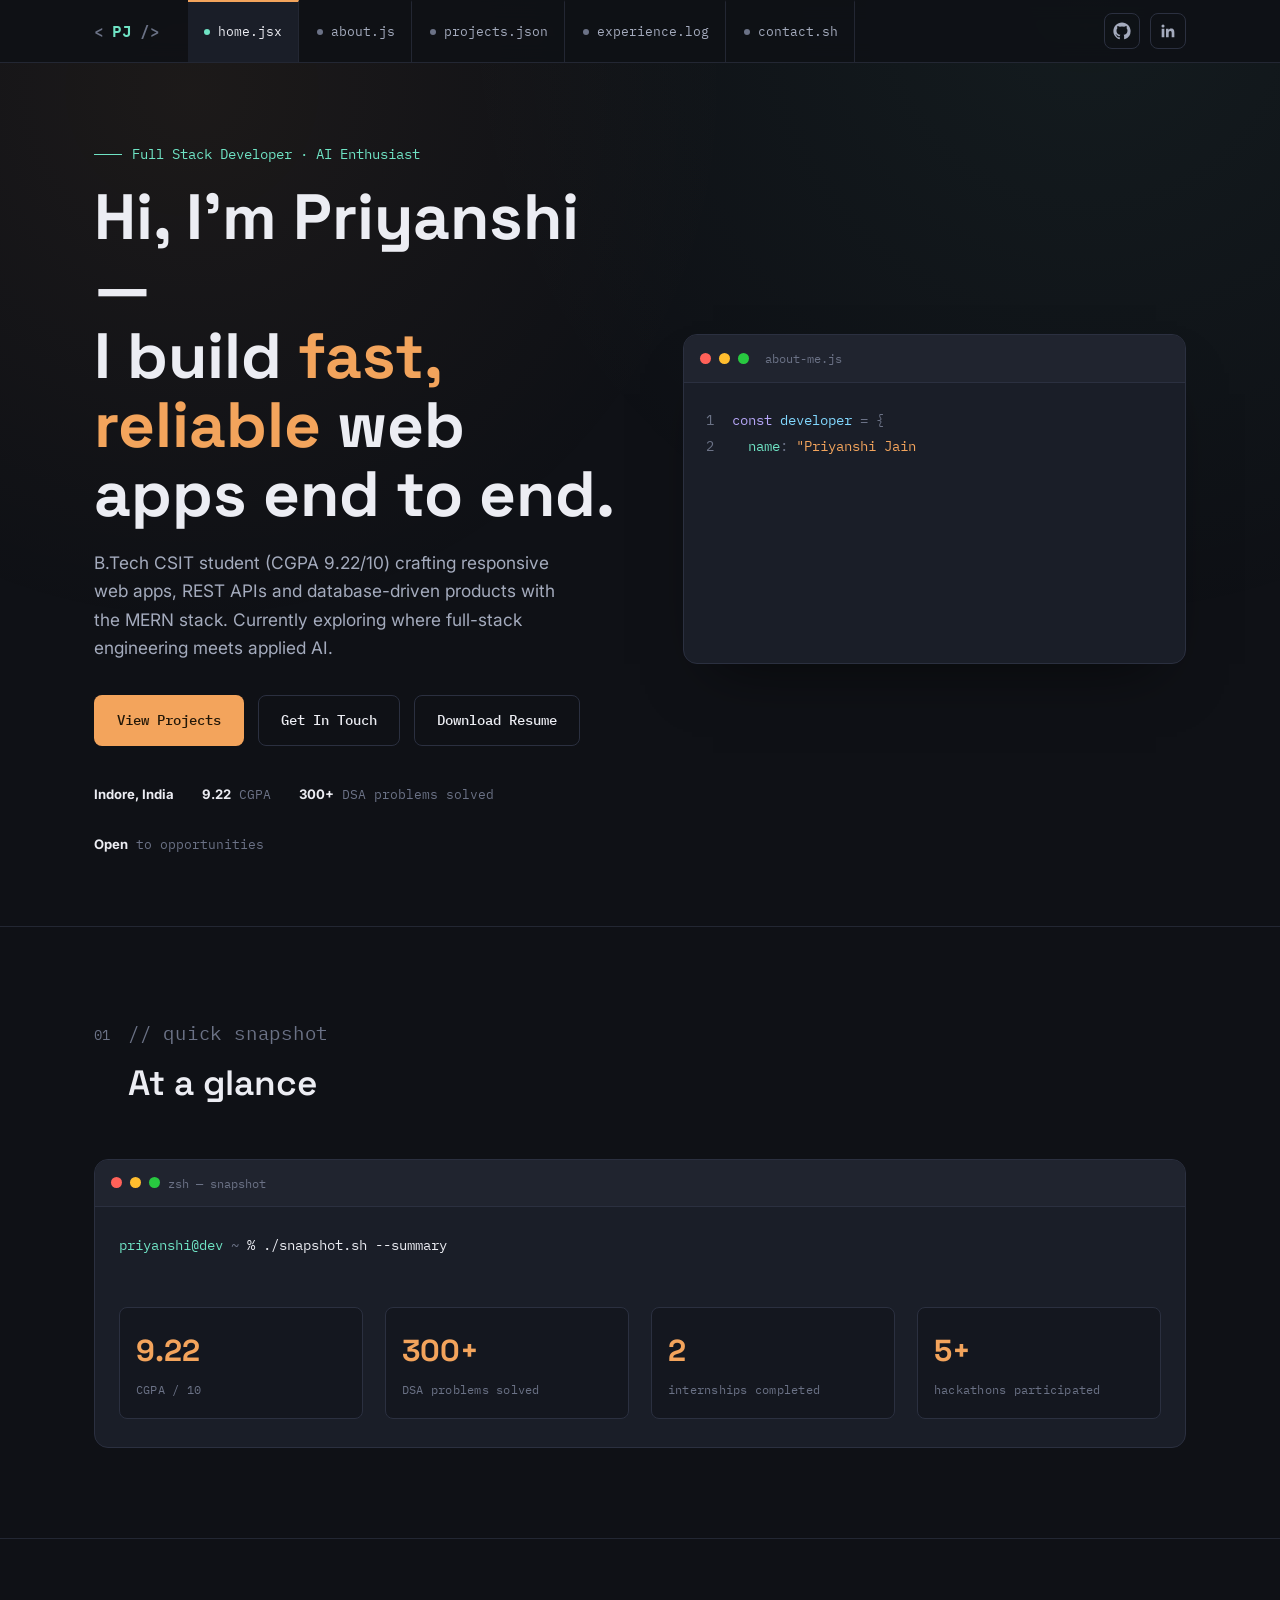
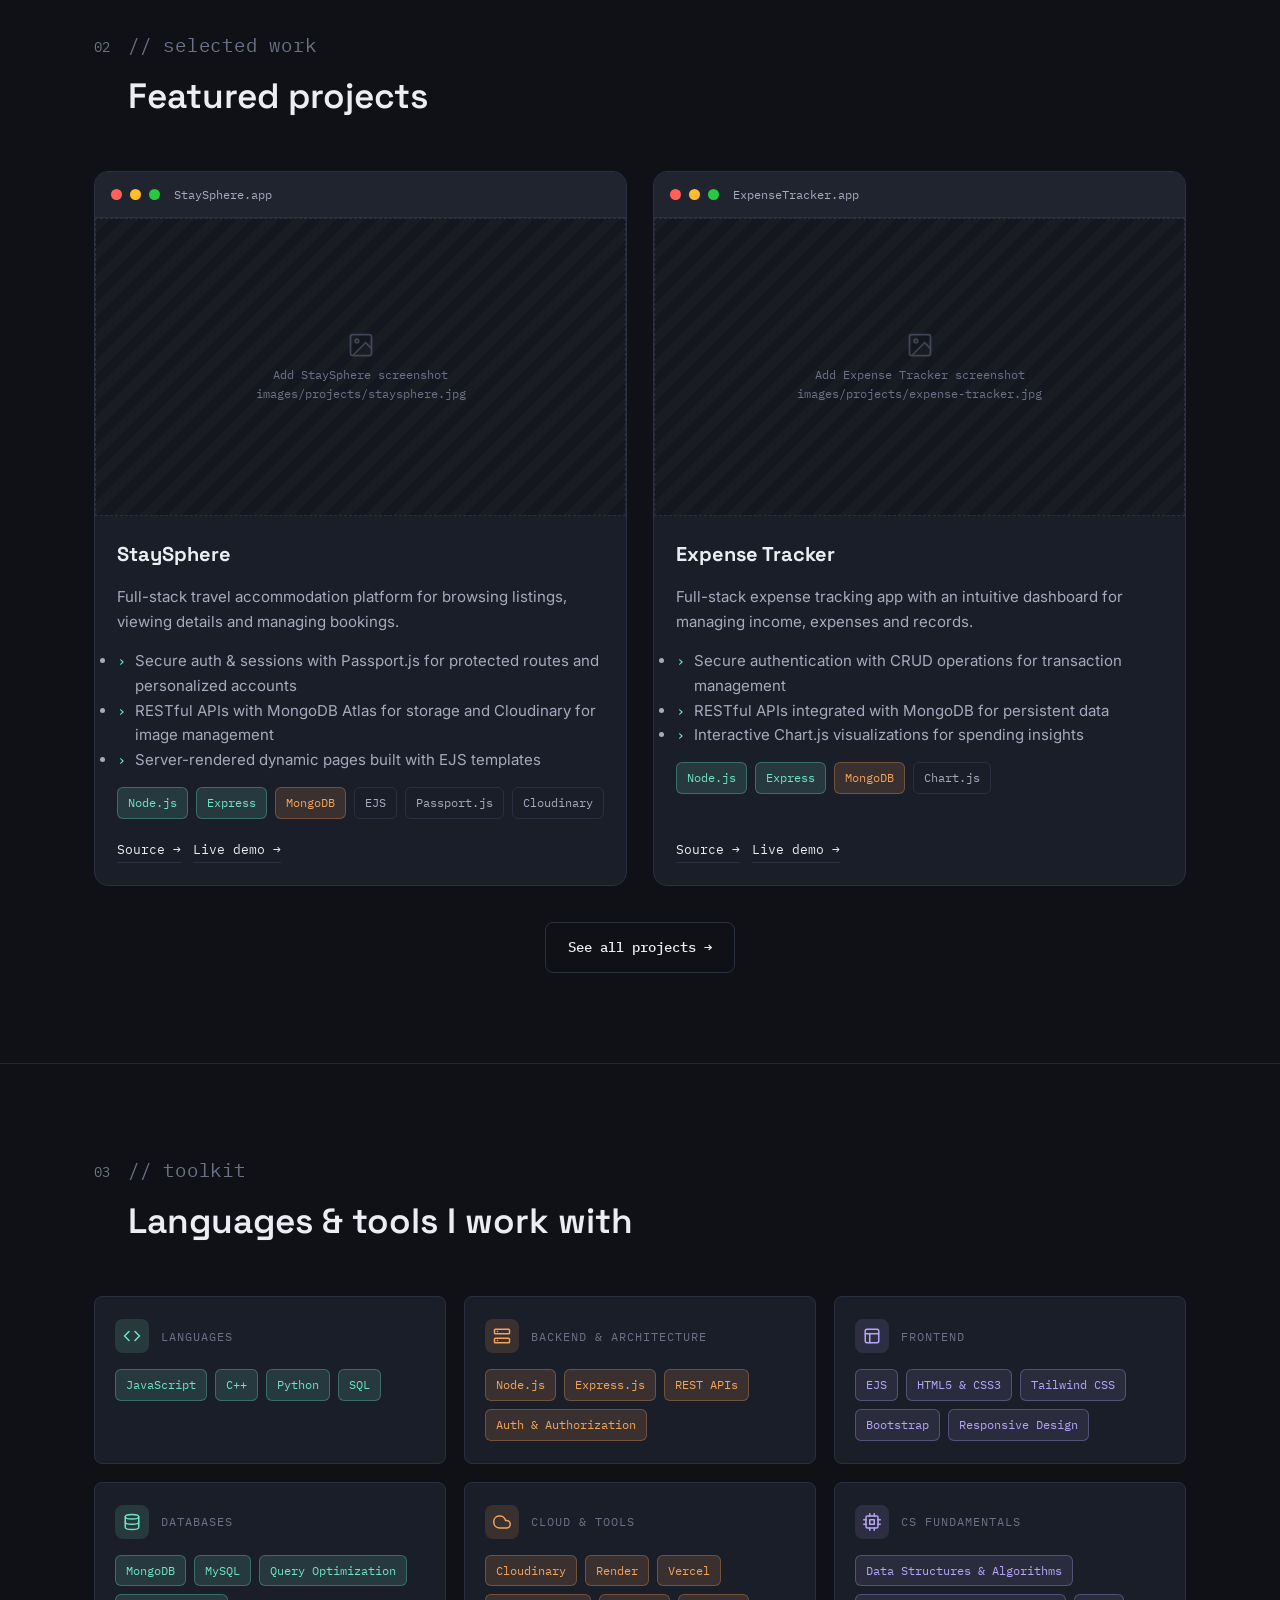
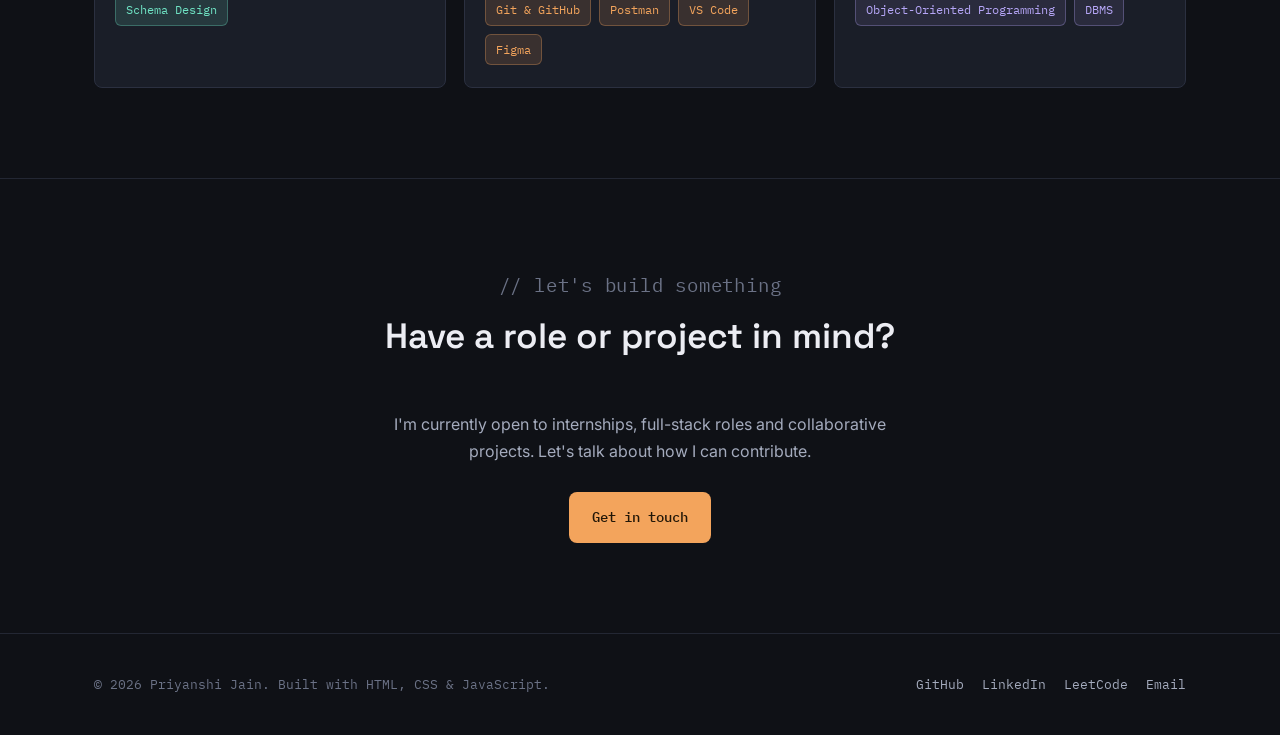
==== commit 6ff2356f: "updated" ====
--- a/index.html
+++ b/index.html
@@ -47,6 +47,7 @@
         <div class="hero__actions">
           <a href="projects.html" class="btn btn--primary">View Projects</a>
           <a href="contact.html" class="btn btn--ghost">Get In Touch</a>
+          <!-- Add your resume PDF to this folder and update the link below -->
           <a href="resume.pdf" class="btn btn--ghost" target="_blank" rel="noopener">Download Resume</a>
         </div>
         <div class="hero__meta">
@@ -128,7 +129,12 @@
             <span class="card__filename">StaySphere.app</span>
           </div>
           <div class="card__media">
-          <img src="images/projects/staysphere.png" alt="StaySphere booking platform screenshot"> 
+            <!-- Add screenshot: place file at images/projects/staysphere.jpg and replace this div with:
+                 <img src="images/projects/staysphere.jpg" alt="StaySphere booking platform screenshot"> -->
+            <div class="img-placeholder">
+              <svg viewBox="0 0 24 24" fill="none" stroke="currentColor" stroke-width="1.5"><rect x="3" y="3" width="18" height="18" rx="2"/><circle cx="8.5" cy="8.5" r="1.5"/><path d="M21 15l-5-5L5 21"/></svg>
+              <span>Add StaySphere screenshot<br>images/projects/staysphere.jpg</span>
+            </div>
           </div>
           <div class="card__body">
             <h3 class="card__title">StaySphere</h3>
@@ -148,9 +154,9 @@
             </div>
             <div class="card__links">
               <!-- Update with your actual repo link -->
-              <a href="https://github.com/Priyanshi231/StaySphere" target="_blank" rel="noopener">Source →</a>
+              <a href="https://github.com/Priyanshi231" target="_blank" rel="noopener">Source →</a>
               <!-- Add your deployed link -->
-              <a href="https://staysphere-huaz.onrender.com/" target="_blank" rel="noopener">Live demo →</a>
+              <a href="#" target="_blank" rel="noopener">Live demo →</a>
             </div>
           </div>
         </article>
@@ -163,7 +169,12 @@
             <span class="card__filename">ExpenseTracker.app</span>
           </div>
           <div class="card__media">
-             <img src="images/projects/expense-tracker.png" alt="Expense Tracker dashboard screenshot"> 
+            <!-- Add screenshot: place file at images/projects/expense-tracker.jpg and replace this div with:
+                 <img src="images/projects/expense-tracker.jpg" alt="Expense Tracker dashboard screenshot"> -->
+            <div class="img-placeholder">
+              <svg viewBox="0 0 24 24" fill="none" stroke="currentColor" stroke-width="1.5"><rect x="3" y="3" width="18" height="18" rx="2"/><circle cx="8.5" cy="8.5" r="1.5"/><path d="M21 15l-5-5L5 21"/></svg>
+              <span>Add Expense Tracker screenshot<br>images/projects/expense-tracker.jpg</span>
+            </div>
           </div>
           <div class="card__body">
             <h3 class="card__title">Expense Tracker</h3>
@@ -181,7 +192,7 @@
             </div>
             <div class="card__links">
               <!-- Update with your actual repo link -->
-              <a href="https://github.com/Priyanshi231/ExpenseTracker" target="_blank" rel="noopener">Source →</a>
+              <a href="https://github.com/Priyanshi231" target="_blank" rel="noopener">Source →</a>
               <!-- Add your deployed link -->
               <a href="#" target="_blank" rel="noopener">Live demo →</a>
             </div>
@@ -205,57 +216,96 @@
 
       <div class="skills-grid reveal">
         <div class="skill-group">
-          <div class="skill-group__title">Languages</div>
-          <ul>
-            <li>JavaScript</li>
-            <li>C++</li>
-            <li>Python</li>
-            <li>SQL</li>
-          </ul>
-        </div>
+          <div class="skill-group__head">
+            <span class="skill-group__icon">
+              <svg viewBox="0 0 24 24" fill="none" stroke="currentColor" stroke-width="2" stroke-linecap="round" stroke-linejoin="round"><polyline points="16 18 22 12 16 6"/><polyline points="8 6 2 12 8 18"/></svg>
+            </span>
+            <div class="skill-group__title">Languages</div>
+          </div>
+          <div class="skill-pills">
+            <span class="tag tag--mint">JavaScript</span>
+            <span class="tag tag--mint">C++</span>
+            <span class="tag tag--mint">Python</span>
+            <span class="tag tag--mint">SQL</span>
+          </div>
+        </div>
+
+        <div class="skill-group skill-group--amber">
+          <div class="skill-group__head">
+            <span class="skill-group__icon">
+              <svg viewBox="0 0 24 24" fill="none" stroke="currentColor" stroke-width="2" stroke-linecap="round" stroke-linejoin="round"><rect x="2" y="3" width="20" height="6" rx="1"/><rect x="2" y="15" width="20" height="6" rx="1"/><line x1="6" y1="6" x2="6" y2="6"/><line x1="6" y1="18" x2="6" y2="18"/></svg>
+            </span>
+            <div class="skill-group__title">Backend &amp; Architecture</div>
+          </div>
+          <div class="skill-pills">
+            <span class="tag tag--amber">Node.js</span>
+            <span class="tag tag--amber">Express.js</span>
+            <span class="tag tag--amber">REST APIs</span>
+            <span class="tag tag--amber">Auth &amp; Authorization</span>
+          </div>
+        </div>
+
+        <div class="skill-group skill-group--violet">
+          <div class="skill-group__head">
+            <span class="skill-group__icon">
+              <svg viewBox="0 0 24 24" fill="none" stroke="currentColor" stroke-width="2" stroke-linecap="round" stroke-linejoin="round"><rect x="3" y="3" width="18" height="18" rx="2"/><line x1="3" y1="9" x2="21" y2="9"/><line x1="9" y1="21" x2="9" y2="9"/></svg>
+            </span>
+            <div class="skill-group__title">Frontend</div>
+          </div>
+          <div class="skill-pills">
+            <span class="tag tag--violet">EJS</span>
+            <span class="tag tag--violet">HTML5 &amp; CSS3</span>
+            <span class="tag tag--violet">Tailwind CSS</span>
+            <span class="tag tag--violet">Bootstrap</span>
+            <span class="tag tag--violet">Responsive Design</span>
+          </div>
+        </div>
+
         <div class="skill-group">
-          <div class="skill-group__title">Backend &amp; Architecture</div>
-          <ul>
-            <li>Node.js</li>
-            <li>Express.js</li>
-            <li>REST APIs</li>
-            <li>Auth &amp; Authorization</li>
-          </ul>
-        </div>
-        <div class="skill-group">
-          <div class="skill-group__title">Frontend</div>
-          <ul>
-            <li>EJS</li>
-            <li>HTML5 &amp; CSS3</li>
-            <li>Tailwind / Bootstrap</li>
-            <li>Responsive Design</li>
-          </ul>
-        </div>
-        <div class="skill-group">
-          <div class="skill-group__title">Databases</div>
-          <ul>
-            <li>MongoDB</li>
-            <li>MySQL</li>
-            <li>Query optimization</li>
-            <li>Schema design</li>
-          </ul>
-        </div>
-        <div class="skill-group">
-          <div class="skill-group__title">Cloud &amp; Tools</div>
-          <ul>
-            <li>Cloudinary</li>
-            <li>Render &amp; Vercel</li>
-            <li>Git &amp; GitHub</li>
-            <li>Postman, VS Code, Figma</li>
-          </ul>
-        </div>
-        <div class="skill-group">
-          <div class="skill-group__title">CS Fundamentals</div>
-          <ul>
-            <li>Data Structures &amp; Algorithms</li>
-            <li>Object-Oriented Programming</li>
-            <li>DBMS</li>
-          </ul>
+          <div class="skill-group__head">
+            <span class="skill-group__icon">
+              <svg viewBox="0 0 24 24" fill="none" stroke="currentColor" stroke-width="2" stroke-linecap="round" stroke-linejoin="round"><ellipse cx="12" cy="5" rx="9" ry="3"/><path d="M21 12c0 1.66-4 3-9 3s-9-1.34-9-3"/><path d="M3 5v14c0 1.66 4 3 9 3s9-1.34 9-3V5"/></svg>
+            </span>
+            <div class="skill-group__title">Databases</div>
+          </div>
+          <div class="skill-pills">
+            <span class="tag tag--mint">MongoDB</span>
+            <span class="tag tag--mint">MySQL</span>
+            <span class="tag tag--mint">Query Optimization</span>
+            <span class="tag tag--mint">Schema Design</span>
+          </div>
+        </div>
+
+        <div class="skill-group skill-group--amber">
+          <div class="skill-group__head">
+            <span class="skill-group__icon">
+              <svg viewBox="0 0 24 24" fill="none" stroke="currentColor" stroke-width="2" stroke-linecap="round" stroke-linejoin="round"><path d="M18 10h-1.26A8 8 0 1 0 9 20h9a5 5 0 0 0 0-10z"/></svg>
+            </span>
+            <div class="skill-group__title">Cloud &amp; Tools</div>
+          </div>
+          <div class="skill-pills">
+            <span class="tag tag--amber">Cloudinary</span>
+            <span class="tag tag--amber">Render</span>
+            <span class="tag tag--amber">Vercel</span>
+            <span class="tag tag--amber">Git &amp; GitHub</span>
+            <span class="tag tag--amber">Postman</span>
+            <span class="tag tag--amber">VS Code</span>
+            <span class="tag tag--amber">Figma</span>
+          </div>
+        </div>
+
+        <div class="skill-group skill-group--violet">
+          <div class="skill-group__head">
+            <span class="skill-group__icon">
+              <svg viewBox="0 0 24 24" fill="none" stroke="currentColor" stroke-width="2" stroke-linecap="round" stroke-linejoin="round"><rect x="4" y="4" width="16" height="16" rx="2"/><rect x="9" y="9" width="6" height="6"/><line x1="9" y1="1" x2="9" y2="4"/><line x1="15" y1="1" x2="15" y2="4"/><line x1="9" y1="20" x2="9" y2="23"/><line x1="15" y1="20" x2="15" y2="23"/><line x1="1" y1="9" x2="4" y2="9"/><line x1="1" y1="15" x2="4" y2="15"/><line x1="20" y1="9" x2="23" y2="9"/><line x1="20" y1="15" x2="23" y2="15"/></svg>
+            </span>
+            <div class="skill-group__title">CS Fundamentals</div>
+          </div>
+          <div class="skill-pills">
+            <span class="tag tag--violet">Data Structures &amp; Algorithms</span>
+            <span class="tag tag--violet">Object-Oriented Programming</span>
+            <span class="tag tag--violet">DBMS</span>
+          </div>
         </div>
       </div>
     </div>
--- a/style.css
+++ b/style.css
@@ -777,9 +777,37 @@
 .skill-group{
   border:1px solid var(--border);
   border-radius:var(--radius-sm);
-  padding:20px;
+  padding:22px 20px;
   background:var(--surface);
-}
+  transition:transform .2s ease, border-color .2s ease, box-shadow .2s ease;
+}
+
+.skill-group:hover{
+  transform:translateY(-3px);
+  border-color:var(--mint);
+  box-shadow:0 18px 40px -26px rgba(111,227,196,0.35);
+}
+
+.skill-group__head{
+  display:flex;
+  align-items:center;
+  gap:12px;
+  margin-bottom:16px;
+}
+
+.skill-group__icon{
+  width:34px; height:34px;
+  flex-shrink:0;
+  display:grid;
+  place-items:center;
+  border-radius:8px;
+  background:var(--mint-soft);
+  color:var(--mint);
+}
+.skill-group__icon svg{ width:18px; height:18px; }
+
+.skill-group--amber .skill-group__icon{ background:var(--amber-soft); color:var(--amber); }
+.skill-group--violet .skill-group__icon{ background:rgba(182,166,247,0.12); color:var(--violet); }
 
 .skill-group__title{
   font-family:var(--font-mono);
@@ -787,16 +815,13 @@
   color:var(--text-faint);
   text-transform:uppercase;
   letter-spacing:.08em;
-  margin-bottom:14px;
-}
-
-.skill-group ul{
-  list-style:none;
-  display:flex;
-  flex-direction:column;
+  margin-bottom:0;
+}
+
+.skill-pills{
+  display:flex;
+  flex-wrap:wrap;
   gap:8px;
-  font-size:0.92rem;
-  color:var(--text);
 }
 
 /* =========================================================
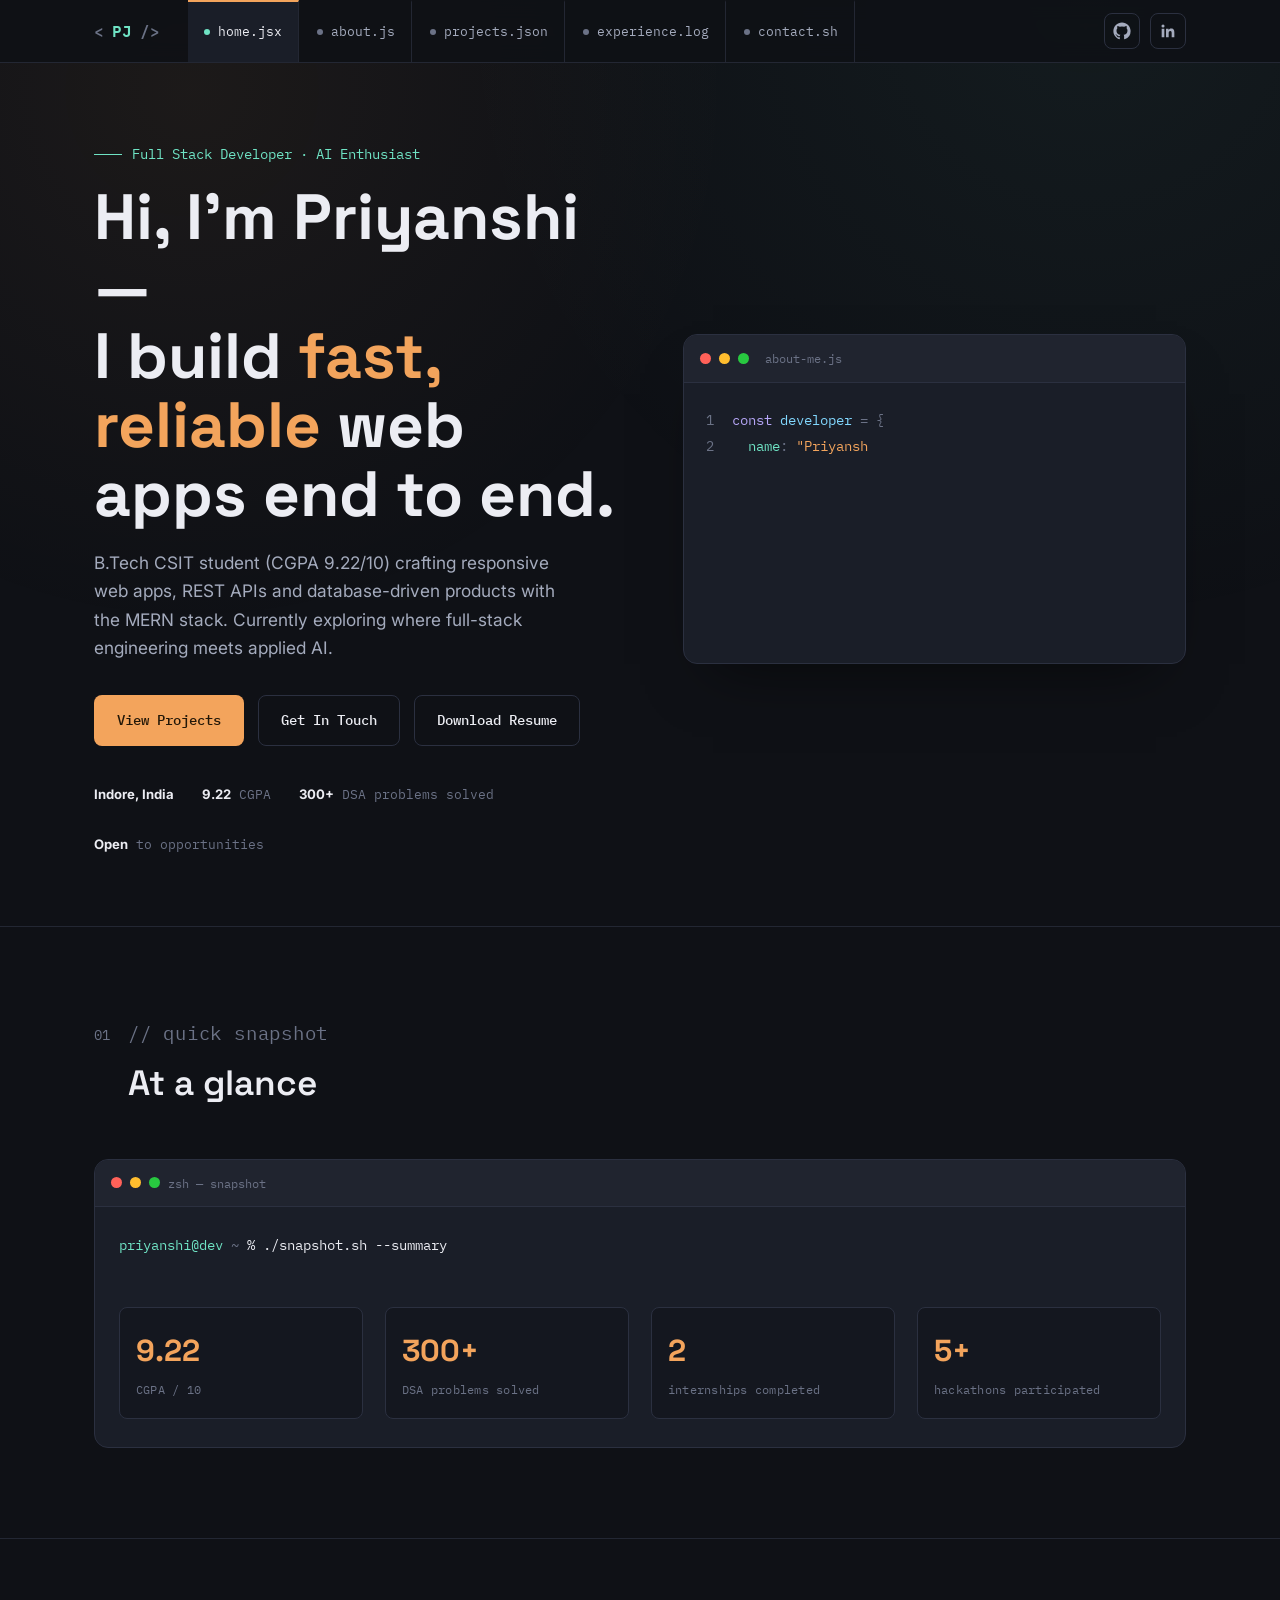
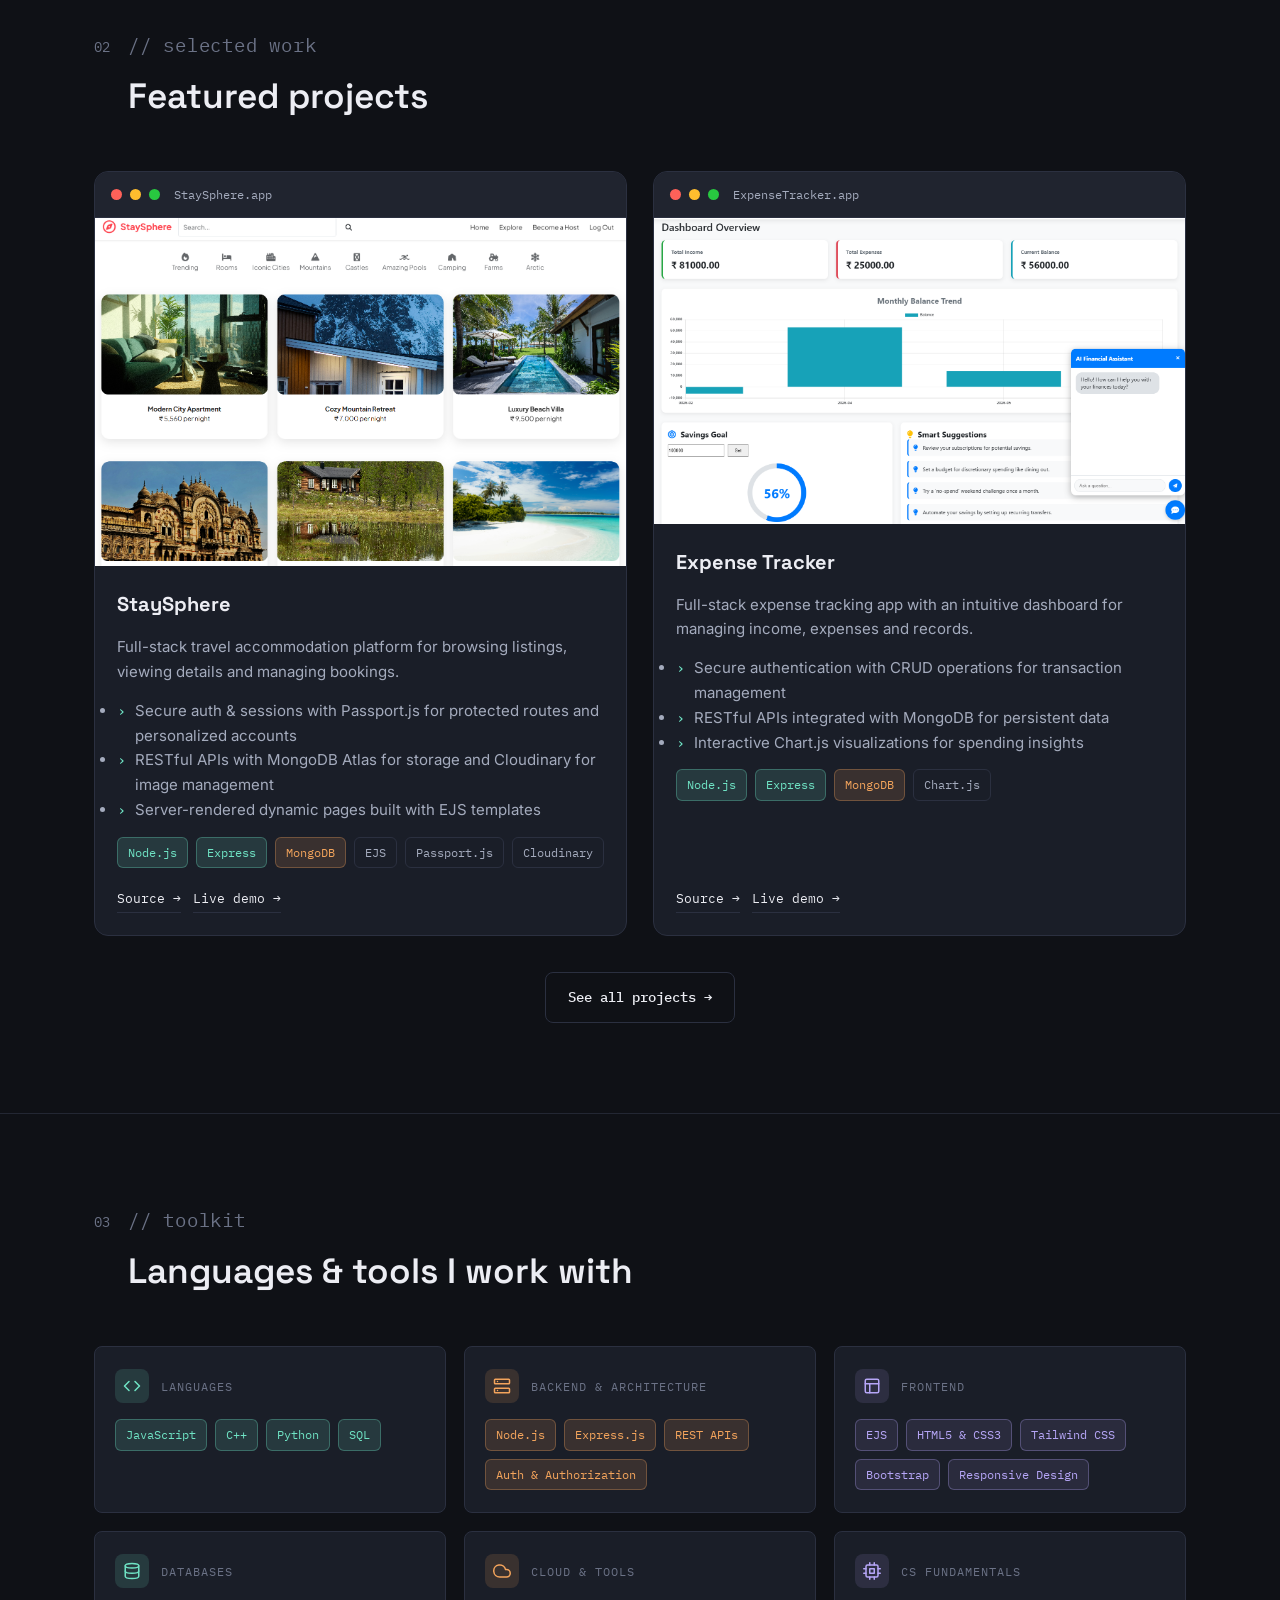
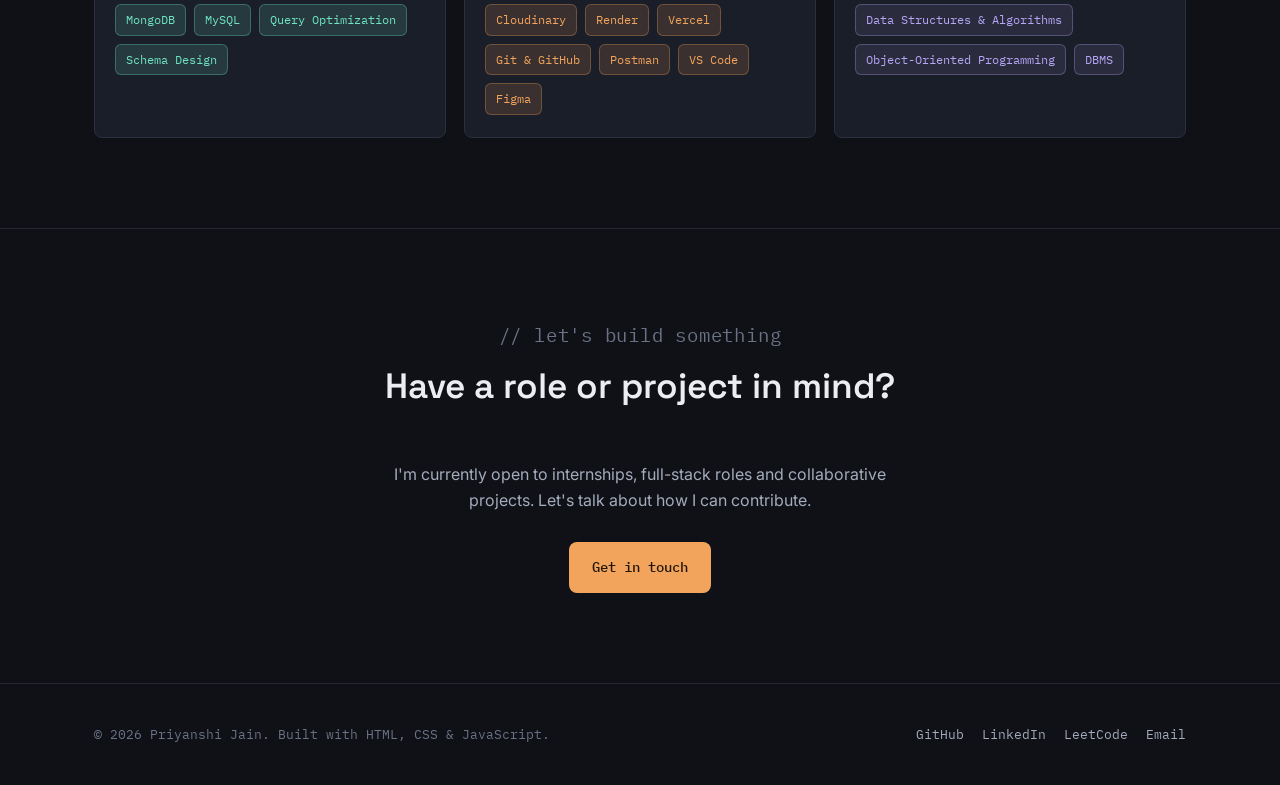
==== commit df0df454: "updated" ====
--- a/index.html
+++ b/index.html
@@ -129,12 +129,7 @@
             <span class="card__filename">StaySphere.app</span>
           </div>
           <div class="card__media">
-            <!-- Add screenshot: place file at images/projects/staysphere.jpg and replace this div with:
-                 <img src="images/projects/staysphere.jpg" alt="StaySphere booking platform screenshot"> -->
-            <div class="img-placeholder">
-              <svg viewBox="0 0 24 24" fill="none" stroke="currentColor" stroke-width="1.5"><rect x="3" y="3" width="18" height="18" rx="2"/><circle cx="8.5" cy="8.5" r="1.5"/><path d="M21 15l-5-5L5 21"/></svg>
-              <span>Add StaySphere screenshot<br>images/projects/staysphere.jpg</span>
-            </div>
+             <img src="images/projects/staysphere.png" alt="StaySphere booking platform screenshot">
           </div>
           <div class="card__body">
             <h3 class="card__title">StaySphere</h3>
@@ -154,9 +149,9 @@
             </div>
             <div class="card__links">
               <!-- Update with your actual repo link -->
-              <a href="https://github.com/Priyanshi231" target="_blank" rel="noopener">Source →</a>
+              <a href="https://github.com/Priyanshi231/StaySphere" target="_blank" rel="noopener">Source →</a>
               <!-- Add your deployed link -->
-              <a href="#" target="_blank" rel="noopener">Live demo →</a>
+              <a href="https://staysphere-huaz.onrender.com/" target="_blank" rel="noopener">Live demo →</a>
             </div>
           </div>
         </article>
@@ -169,12 +164,7 @@
             <span class="card__filename">ExpenseTracker.app</span>
           </div>
           <div class="card__media">
-            <!-- Add screenshot: place file at images/projects/expense-tracker.jpg and replace this div with:
-                 <img src="images/projects/expense-tracker.jpg" alt="Expense Tracker dashboard screenshot"> -->
-            <div class="img-placeholder">
-              <svg viewBox="0 0 24 24" fill="none" stroke="currentColor" stroke-width="1.5"><rect x="3" y="3" width="18" height="18" rx="2"/><circle cx="8.5" cy="8.5" r="1.5"/><path d="M21 15l-5-5L5 21"/></svg>
-              <span>Add Expense Tracker screenshot<br>images/projects/expense-tracker.jpg</span>
-            </div>
+              <img src="images/projects/expense-tracker.png" alt="Expense Tracker dashboard screenshot">
           </div>
           <div class="card__body">
             <h3 class="card__title">Expense Tracker</h3>
@@ -192,7 +182,7 @@
             </div>
             <div class="card__links">
               <!-- Update with your actual repo link -->
-              <a href="https://github.com/Priyanshi231" target="_blank" rel="noopener">Source →</a>
+              <a href="https://github.com/Priyanshi231/Expense_Tracker" target="_blank" rel="noopener">Source →</a>
               <!-- Add your deployed link -->
               <a href="#" target="_blank" rel="noopener">Live demo →</a>
             </div>
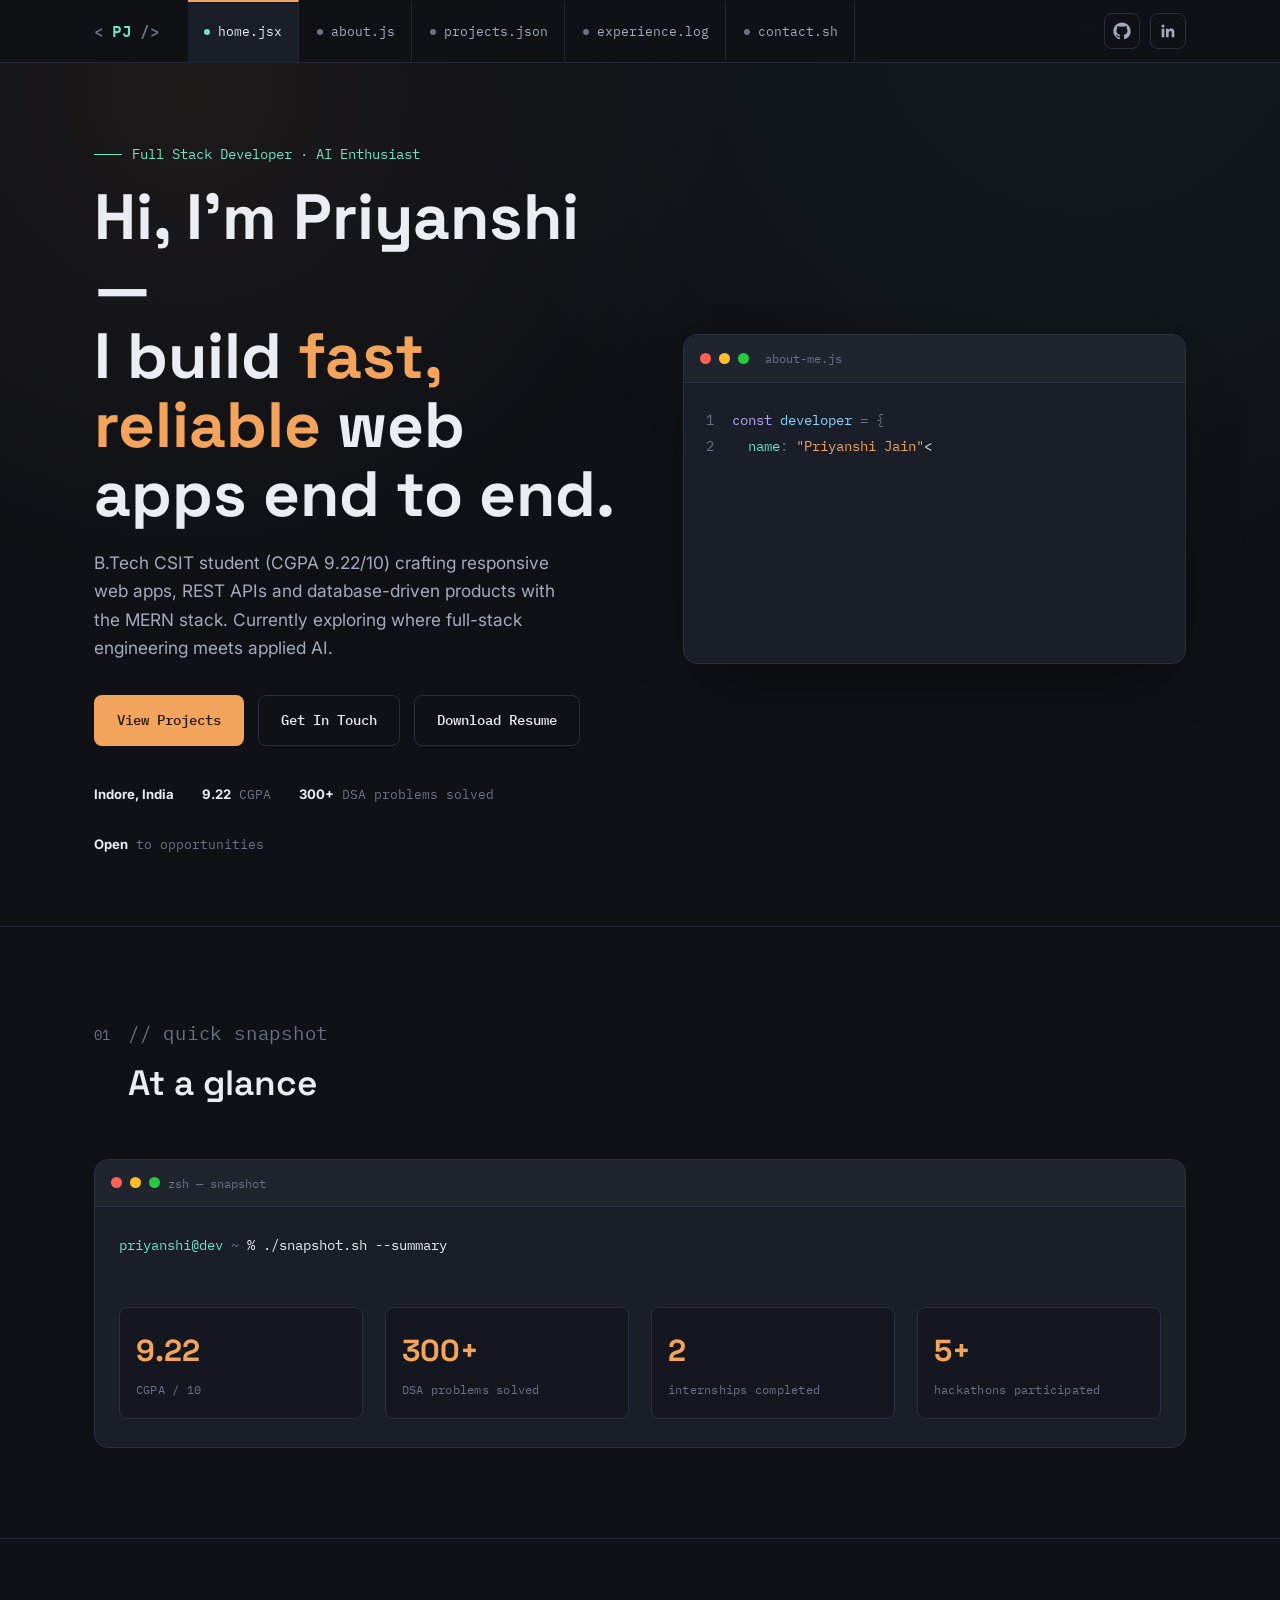
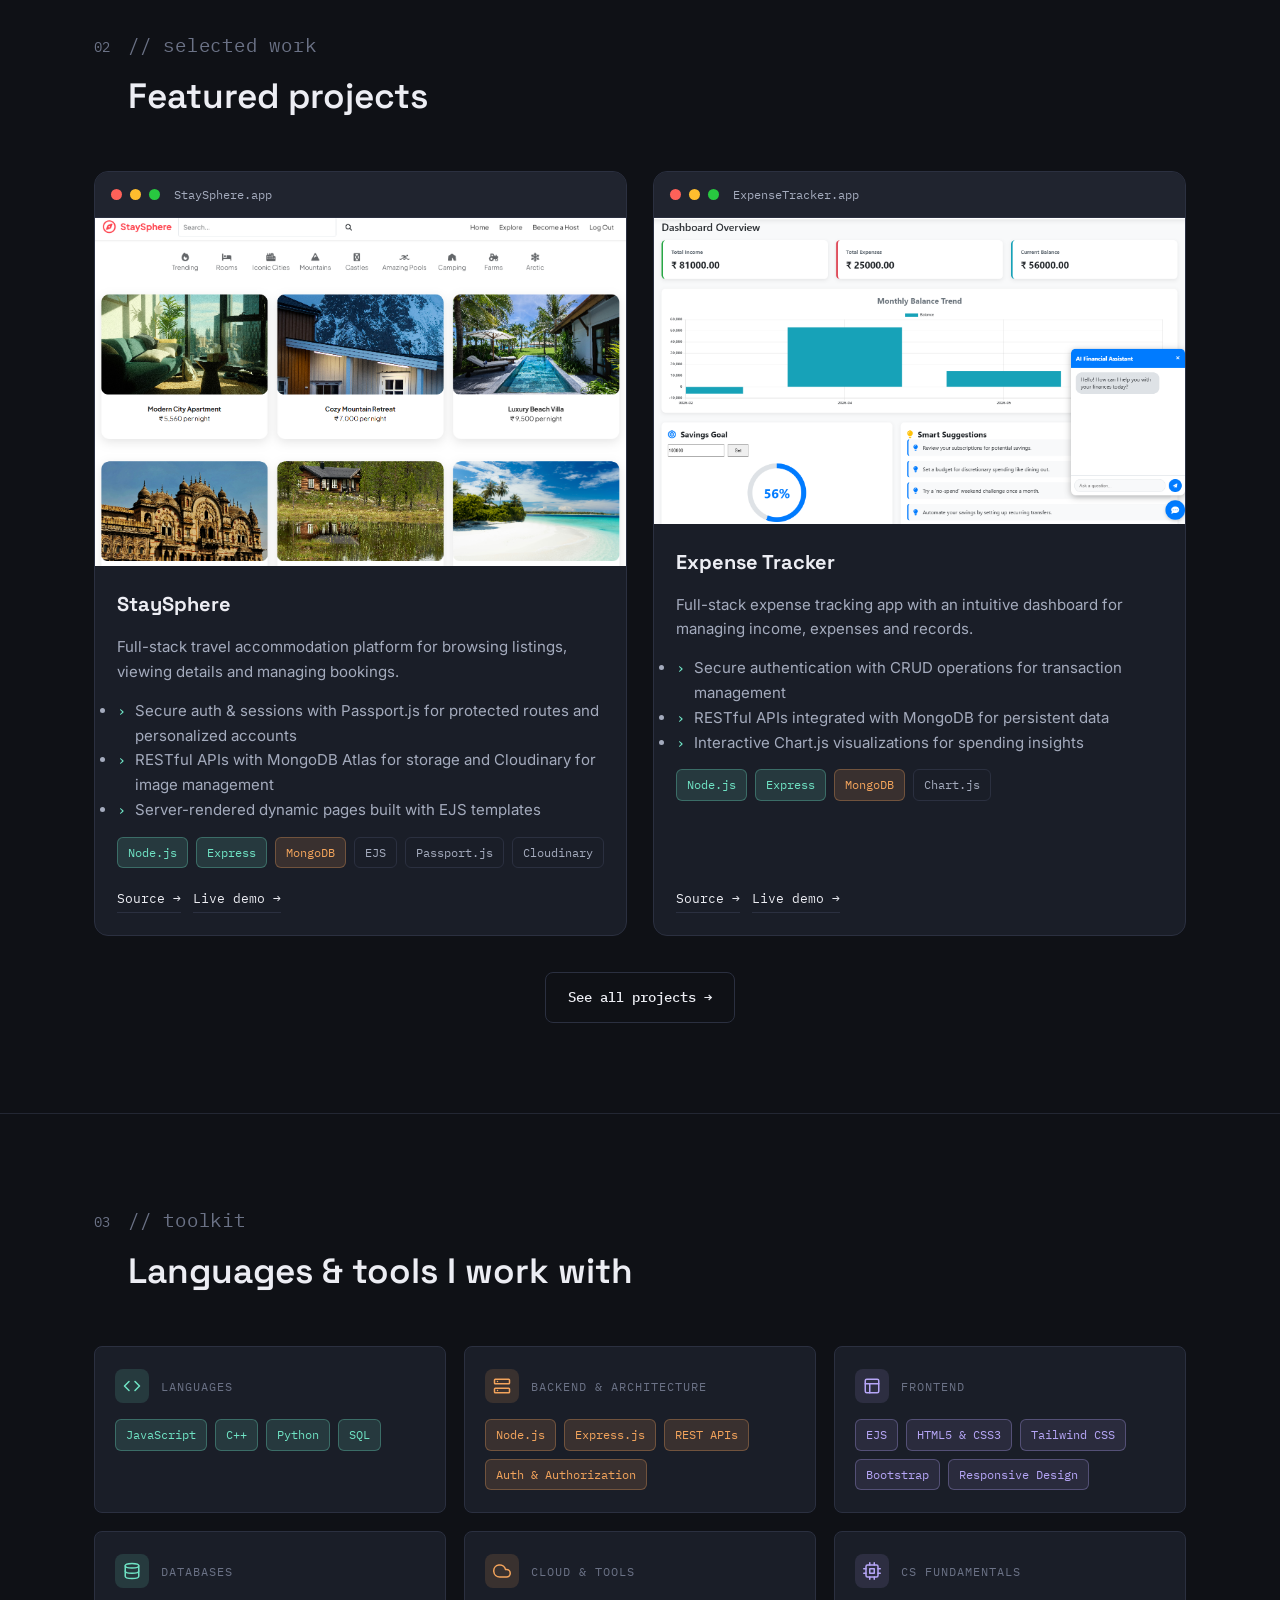
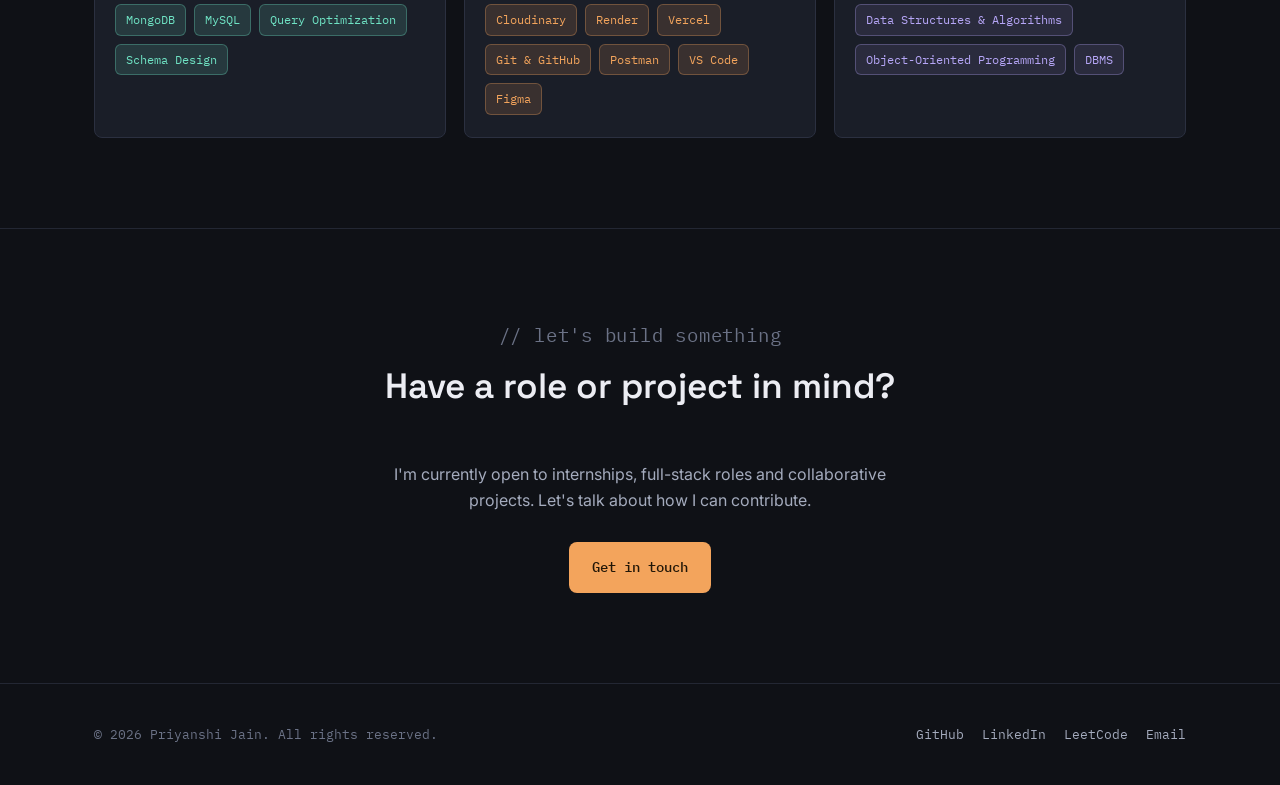
==== commit db2590a9: "updated" ====
--- a/index.html
+++ b/index.html
@@ -318,7 +318,7 @@
   <!-- ============ FOOTER ============ -->
   <footer class="footer">
     <div class="container footer__inner">
-      <p class="footer__text">© 2026 Priyanshi Jain. Built with HTML, CSS &amp; JavaScript.</p>
+      <p class="footer__text">© 2026 Priyanshi Jain. All rights reserved.</p>
       <div class="footer__links">
         <a href="https://github.com/Priyanshi231" target="_blank" rel="noopener">GitHub</a>
         <a href="https://www.linkedin.com/in/priyanshi-jain-4a91b1271/" target="_blank" rel="noopener">LinkedIn</a>
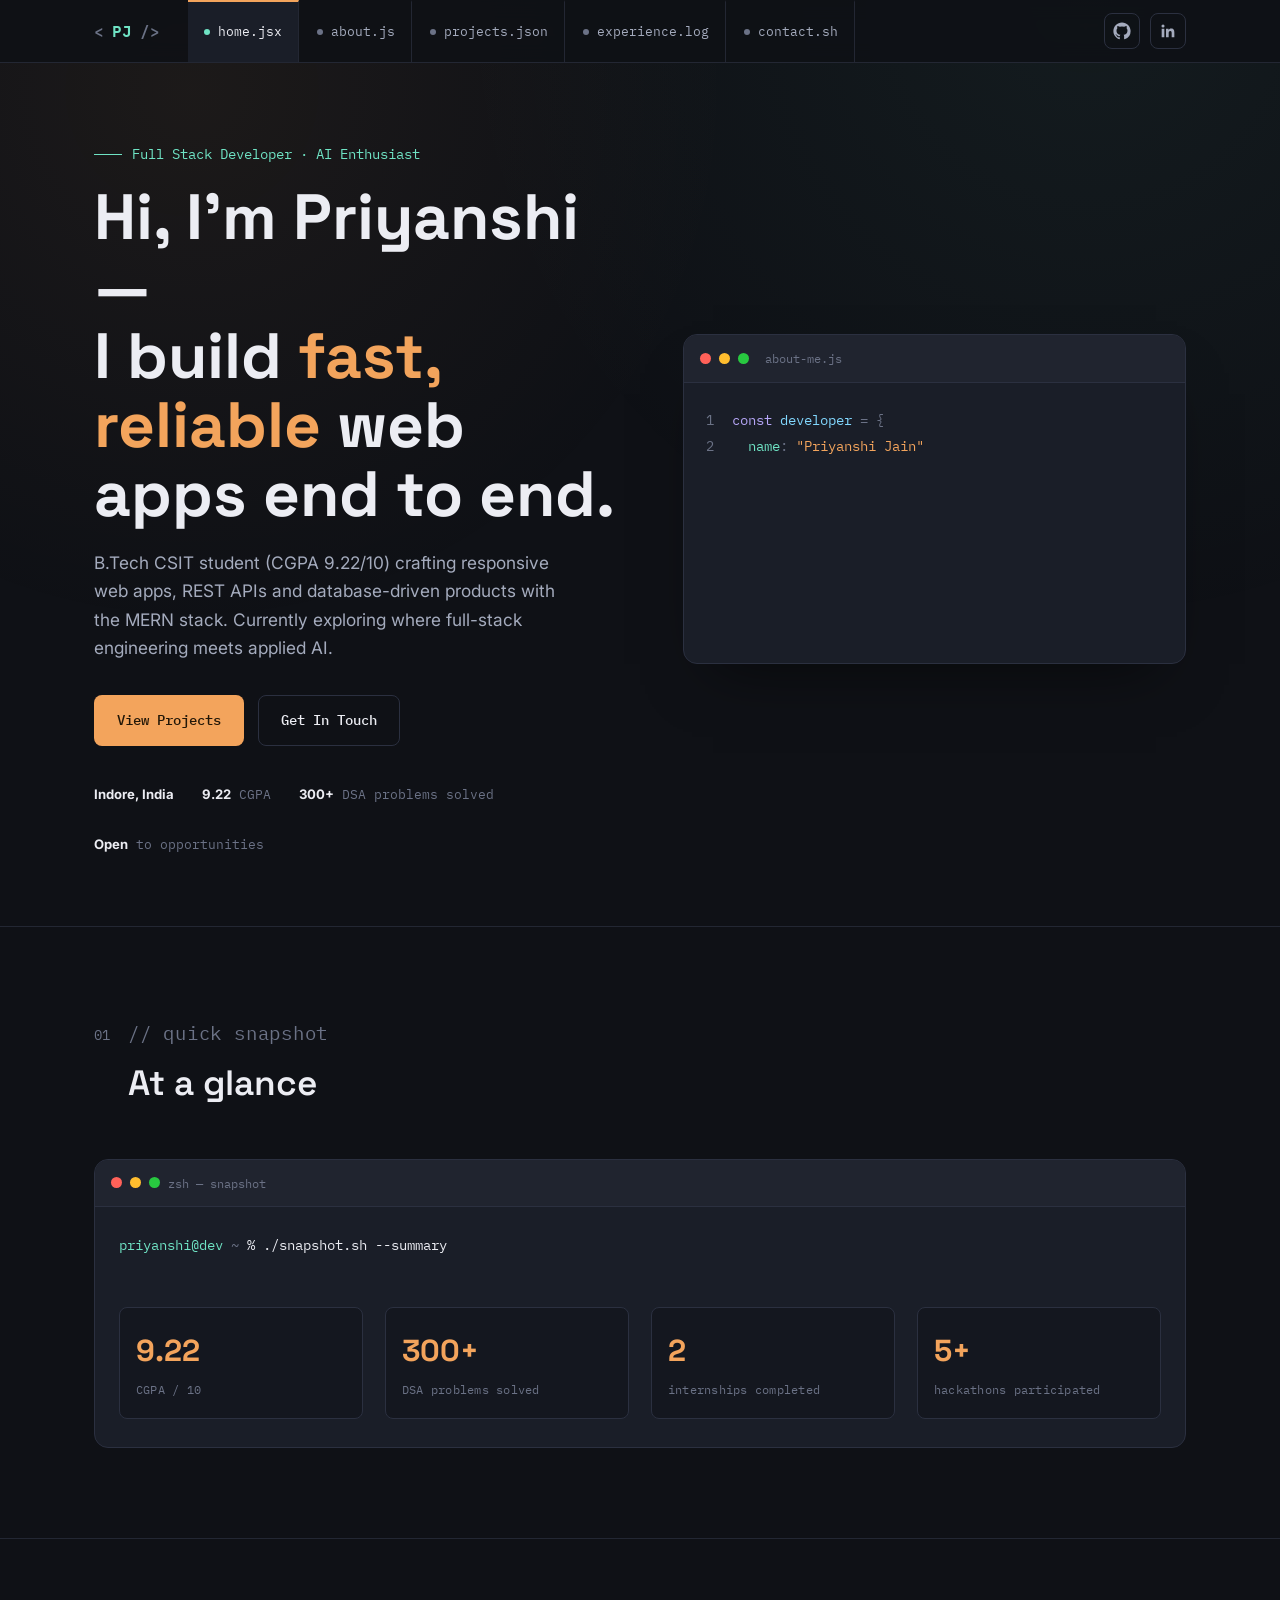
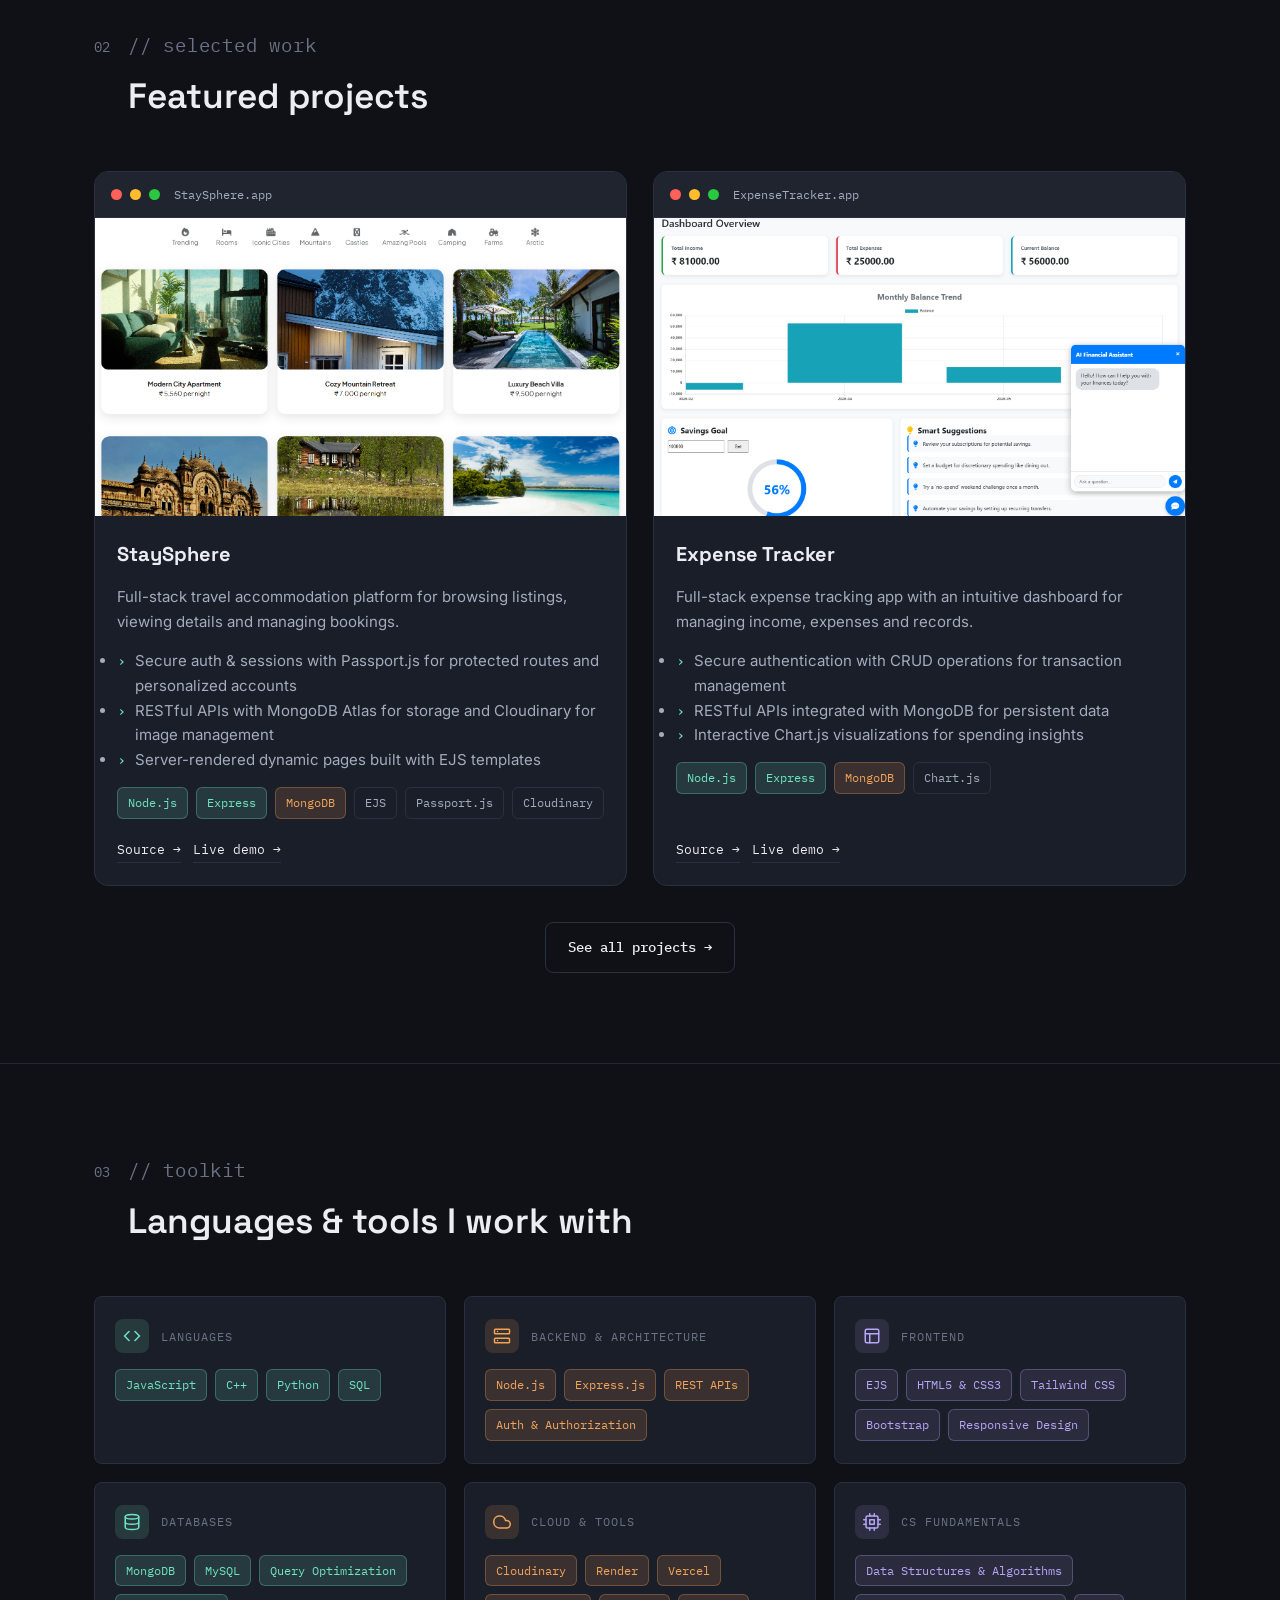
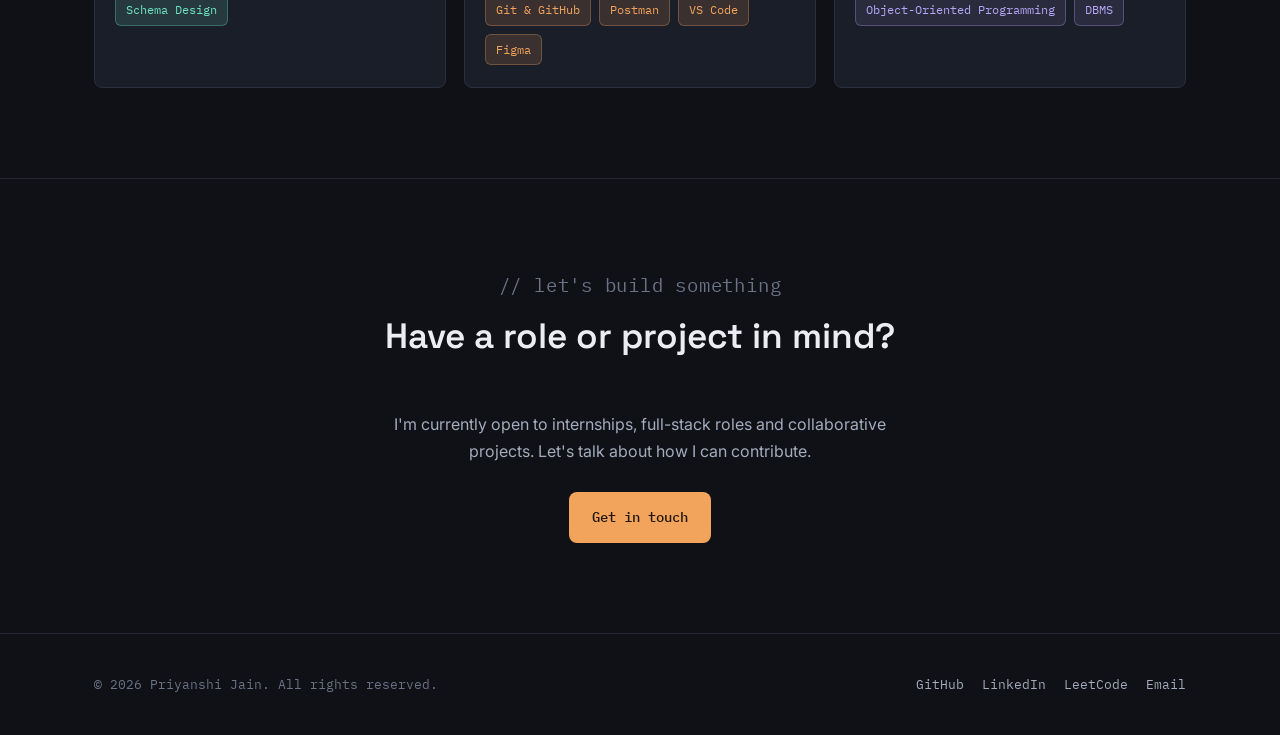
==== commit 49fa59b7: "updated" ====
--- a/index.html
+++ b/index.html
@@ -47,8 +47,7 @@
         <div class="hero__actions">
           <a href="projects.html" class="btn btn--primary">View Projects</a>
           <a href="contact.html" class="btn btn--ghost">Get In Touch</a>
-          <!-- Add your resume PDF to this folder and update the link below -->
-          <a href="resume.pdf" class="btn btn--ghost" target="_blank" rel="noopener">Download Resume</a>
+
         </div>
         <div class="hero__meta">
           <span><strong>Indore, India</strong></span>
--- a/style.css
+++ b/style.css
@@ -520,6 +520,17 @@
 .card__media{
   aspect-ratio:16/9;
   width:100%;
+  overflow:hidden;
+  position:relative;
+}
+
+.card__media img{
+  width:100%;
+  height:100%;
+  object-fit:cover;
+  object-position:center;
+  display:block;
+  aspect-ratio: auto !important;
 }
 
 .card__body{
@@ -925,6 +936,49 @@
   gap:10px;
   flex-wrap:wrap;
 }
+
+/* Enhanced about/profile visuals */
+.profile-card{
+  padding:28px 24px;
+  background:linear-gradient(180deg, rgba(111,227,196,0.02), rgba(0,0,0,0));
+  border-color:rgba(111,227,196,0.06);
+  box-shadow:0 18px 40px -20px rgba(0,0,0,0.6);
+}
+
+.profile-avatar{
+  width:160px;
+  height:160px;
+  object-fit:cover;
+  border-radius:50%;
+  display:block;
+  margin:0 auto 18px;
+  box-shadow:0 12px 30px rgba(0,0,0,0.55), 0 0 0 6px rgba(111,227,196,0.06);
+  border:3px solid rgba(255,255,255,0.03);
+}
+
+.profile-card h3{ color:var(--text); font-size:1.25rem; margin-top:6px; }
+.profile-card p{ color:var(--text-faint); margin-bottom:12px; }
+
+.about-grid > .reveal{ padding-top:6px; }
+
+.edu-card{ position:relative; overflow:visible; }
+.edu-card::before{
+  content:"";
+  position:absolute;
+  left:14px;
+  top:18px;
+  bottom:18px;
+  width:4px;
+  background:linear-gradient(180deg, var(--mint), var(--amber));
+  opacity:0.06;
+  border-radius:4px;
+  -webkit-border-radius:4px;
+  -moz-border-radius:4px;
+  -ms-border-radius:4px;
+  -o-border-radius:4px;
+}
+
+.badge-grid{ gap:14px; margin-top:14px; }
 
 /* =========================================================
    CONTACT PAGE
